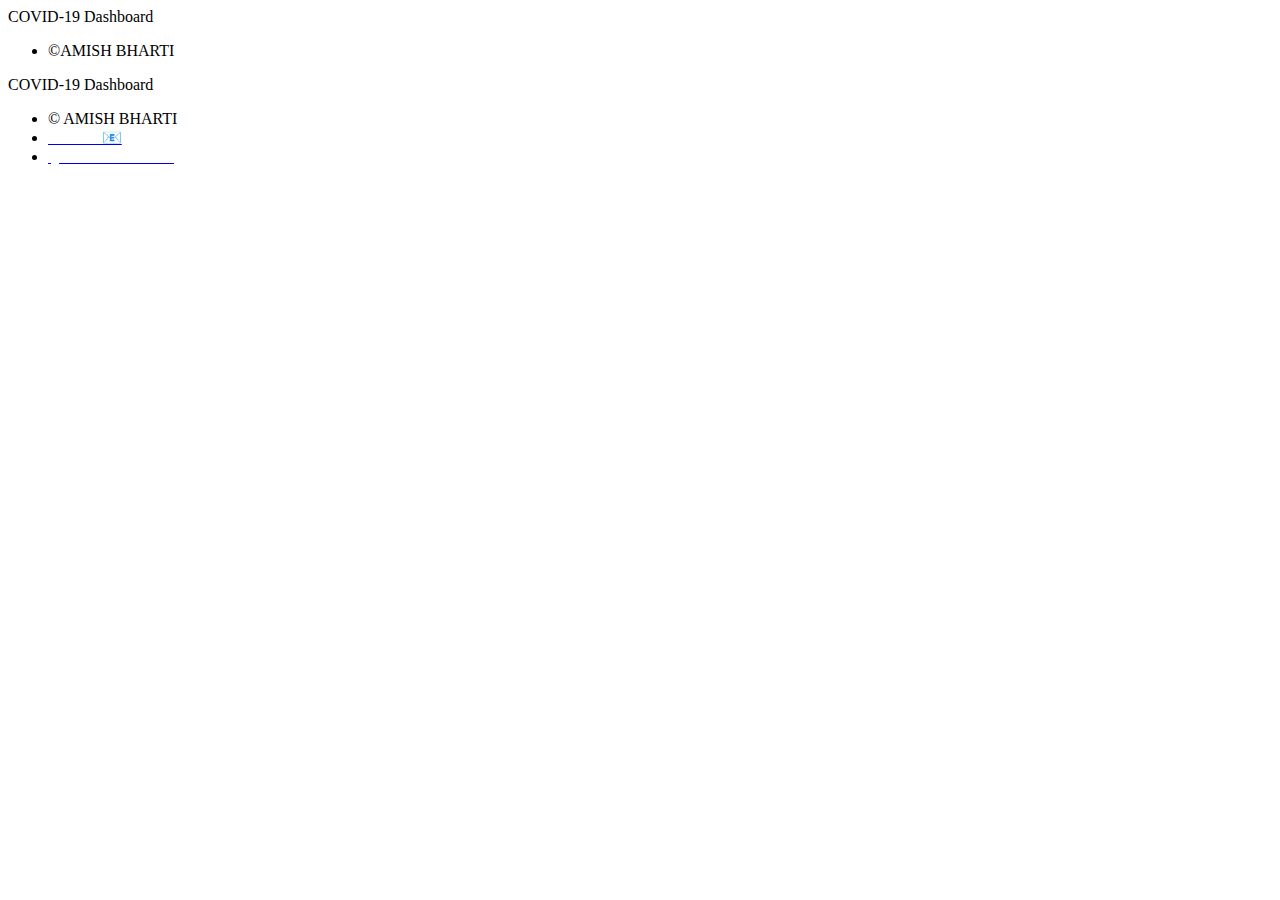
==== index.html @ 2fd2f7bf "Update and rename github.html to index.html" ====
<!DOCTYPE html>
<html>
  <head>
    <meta charset="utf-8">
    <title>COVID-19 Dashboard</title>
    <link rel="stylesheet" href="stylesheet2.css">
  </head>
  <body>
    <div class="header">
      <div class="header-logo">COVID-19 Dashboard</div>
      <div class="header-list">
        <ul>
          <li>©AMISH BHARTI</li>
        </ul>
      </div>
    </div>
<div class="dashboard">
  <div class='tableauPlaceholder' id='viz1587979289743' style='position: relative'><noscript><a href='#'><img alt=' ' src='https:&#47;&#47;public.tableau.com&#47;static&#47;images&#47;Bo&#47;Book1_Audit&#47;COVID-19Dashboard&#47;1_rss.png' style='border: none' /></a></noscript><object class='tableauViz'  style='display:none;'><param name='host_url' value='https%3A%2F%2Fpublic.tableau.com%2F' /> <param name='embed_code_version' value='3' /> <param name='site_root' value='' /><param name='name'   value='Book1_Audit&#47;COVID-19Dashboard' /><param name='tabs' value='no' /><param name='toolbar' value='yes' /><param name='static_image' value='https:&#47;&#47;public.tableau.com&#47;static&#47;images&#47;Bo&#47;Book1_Audit&#47;COVID-19Dashboard&#47;1.png' /> <param name='animate_transition' value='yes' /><param name='display_static_image' value='yes' /><param name='display_spinner' value='yes' /><param name='display_overlay' value='yes' /><param name='display_count' value='yes' /><param name='filter' value='publish=yes' /></object>
  </div>
     <script type='text/javascript'>                    var divElement = document.getElementById('viz1587979289743');                    var vizElement = divElement.getElementsByTagName('object')[0];                    if ( divElement.offsetWidth > 800 ) { vizElement.style.width='1000px';vizElement.style.height='827px';} else if ( divElement.offsetWidth > 500 ) { vizElement.style.width='1400px';vizElement.style.height='900px';} else { vizElement.style.width='100%';vizElement.style.height='2077px';}                     var scriptElement = document.createElement('script');                    scriptElement.src = 'https://public.tableau.com/javascripts/api/viz_v1.js';                    vizElement.parentNode.insertBefore(scriptElement, vizElement);
     </script>
</div>



    <div class="footer">
      <div class="footer-logo">COVID-19 Dashboard</div>
      <div class="footer-list">
        <ul>
          <li>© AMISH BHARTI</li>
          <li><a href="amishbharti1999@gmail.com"><font color="#fff" align="center">Contact    📧</font></a></li>
          <li><a href="https://github.com/amish1999"><font color="#fff">◍ GITHUB Profile</font></a></li>
        </ul>
      </div>
    </div>
  </body>
</html>
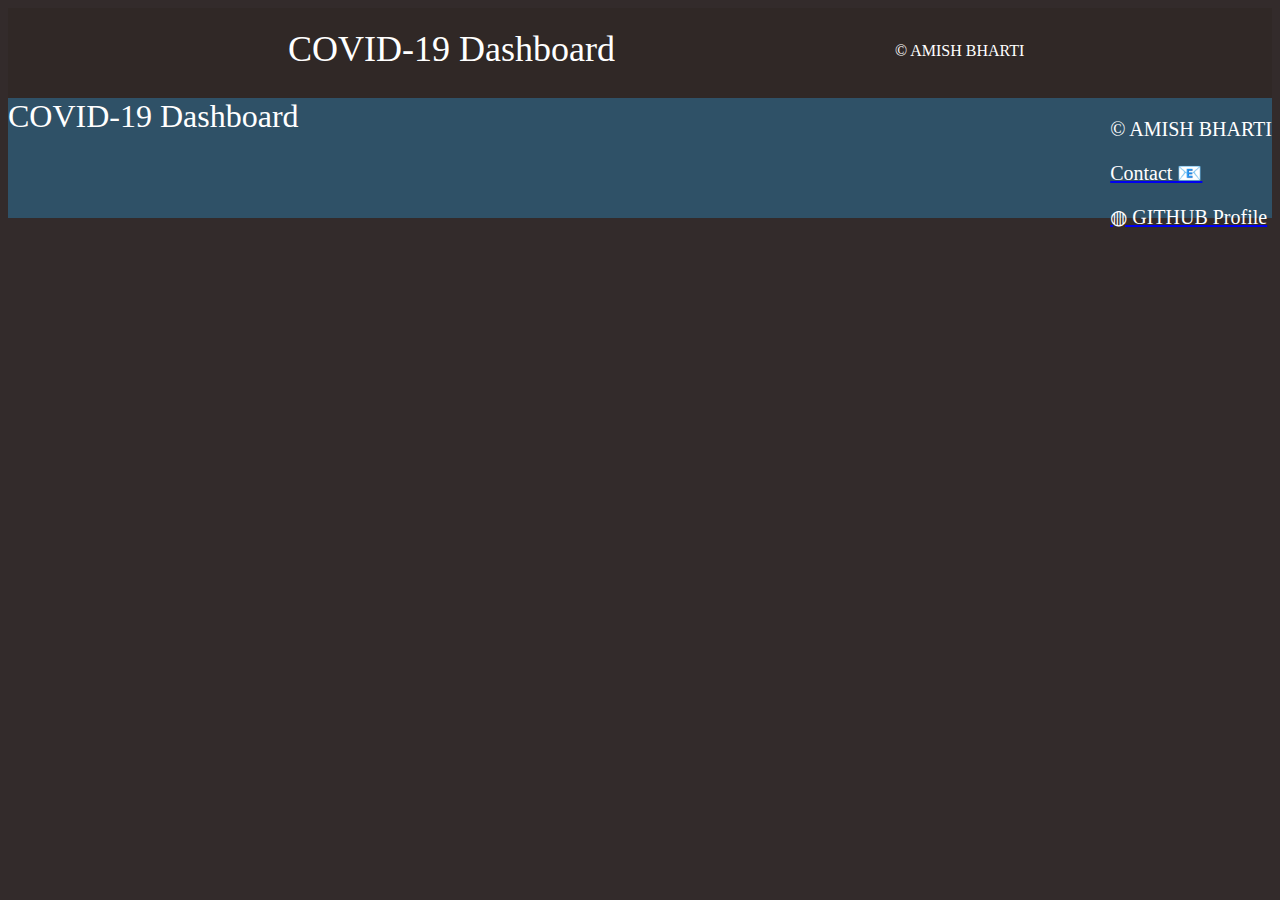
==== commit 89e2a3fe: "Update index.html" ====
--- a/index.html
+++ b/index.html
@@ -10,20 +10,17 @@
       <div class="header-logo">COVID-19 Dashboard</div>
       <div class="header-list">
         <ul>
-          <li>©AMISH BHARTI</li>
+          <li>© AMISH BHARTI</li>
         </ul>
       </div>
     </div>
 <div class="dashboard">
   <div class='tableauPlaceholder' id='viz1587979289743' style='position: relative'><noscript><a href='#'><img alt=' ' src='https:&#47;&#47;public.tableau.com&#47;static&#47;images&#47;Bo&#47;Book1_Audit&#47;COVID-19Dashboard&#47;1_rss.png' style='border: none' /></a></noscript><object class='tableauViz'  style='display:none;'><param name='host_url' value='https%3A%2F%2Fpublic.tableau.com%2F' /> <param name='embed_code_version' value='3' /> <param name='site_root' value='' /><param name='name'   value='Book1_Audit&#47;COVID-19Dashboard' /><param name='tabs' value='no' /><param name='toolbar' value='yes' /><param name='static_image' value='https:&#47;&#47;public.tableau.com&#47;static&#47;images&#47;Bo&#47;Book1_Audit&#47;COVID-19Dashboard&#47;1.png' /> <param name='animate_transition' value='yes' /><param name='display_static_image' value='yes' /><param name='display_spinner' value='yes' /><param name='display_overlay' value='yes' /><param name='display_count' value='yes' /><param name='filter' value='publish=yes' /></object>
   </div>
-     <script type='text/javascript'>                    var divElement = document.getElementById('viz1587979289743');                    var vizElement = divElement.getElementsByTagName('object')[0];                    if ( divElement.offsetWidth > 800 ) { vizElement.style.width='1000px';vizElement.style.height='827px';} else if ( divElement.offsetWidth > 500 ) { vizElement.style.width='1400px';vizElement.style.height='900px';} else { vizElement.style.width='100%';vizElement.style.height='2077px';}                     var scriptElement = document.createElement('script');                    scriptElement.src = 'https://public.tableau.com/javascripts/api/viz_v1.js';                    vizElement.parentNode.insertBefore(scriptElement, vizElement);
+     <script type='text/javascript'> var divElement = document.getElementById('viz1587979289743');  var vizElement = divElement.getElementsByTagName('object')[0];                    if ( divElement.offsetWidth > 800 ) { vizElement.style.width='1000px';vizElement.style.height='827px';} else if ( divElement.offsetWidth > 500 ) { vizElement.style.width='1400px';vizElement.style.height='900px';} else { vizElement.style.width='100%';vizElement.style.height='2077px';}                     var scriptElement = document.createElement('script');                    scriptElement.src = 'https://public.tableau.com/javascripts/api/viz_v1.js';                    vizElement.parentNode.insertBefore(scriptElement, vizElement);
      </script>
 </div>
-
-
-
-    <div class="footer">
+ <div class="footer">
       <div class="footer-logo">COVID-19 Dashboard</div>
       <div class="footer-list">
         <ul>
--- a/stylesheet2.css
+++ b/stylesheet2.css
@@ -0,0 +1,114 @@
+body {
+  font-family: "Avenir Next";
+  background-color: #332B2B;
+}
+
+li {
+  list-style: none;
+}
+
+.dashboard{
+  padding-left: none;
+}
+
+.header {
+  background-color: #302826;
+  color: #fff;
+  height: 90px;
+}
+
+.header-logo {
+  float: left;
+  font-size: 36px;
+  padding: 20px 280px;
+}
+.header-list {
+  padding-left: 400px;
+  padding-top: 18px;
+  padding-bottom: 18px;
+}
+
+.main {
+  padding: 100px 80px;
+}
+
+.copy-container h1 {
+  font-size: 140px;
+}
+
+.copy-container h2 {
+  font-size: 60px;
+}
+
+.copy-container span {
+  color: #ff4a4a;
+}
+
+.contents {
+  height: 500px;
+  margin-top: 100px;
+}
+
+.section-title {
+  border-bottom: 2px solid #dee7ec;
+  font-size: 28px;
+  padding-bottom: 15px;
+  margin-bottom: 50px;
+}
+
+.contents-item {
+  float: left;
+  margin-right: 40px;
+}
+
+.contents-item p {
+  font-size: 24px;
+  margin-top: 30px;
+}
+
+.contact-form {
+  padding-top: 100px;
+}
+
+/* Add CSS for <input> and <textarea> tags */
+input, textarea{
+  width: 400px;
+  margin-top: 10px;
+  margin-bottom: 30px;
+  padding: 20px;
+  font-size: 18px;
+  border: 1px solid #dee7ec;
+
+}
+
+/* Add CSS for contact-submit */
+.contact-submit{
+  background-color: #dee7ec;
+  color: #889eab;
+}
+
+.footer {
+  background-color: #2f5167;
+  color: #fff;
+  height: 120px;
+  width: 100%;
+}
+
+.footer-logo {
+  float: left;
+  font-size: 32px;
+}
+
+.footer-list {
+  font-size: 20px;
+  float: right;
+  color: #fff;
+}
+
+.a{
+  color: #fff;
+}
+
+.footer-list li {
+  padding-bottom: 20px;
+}
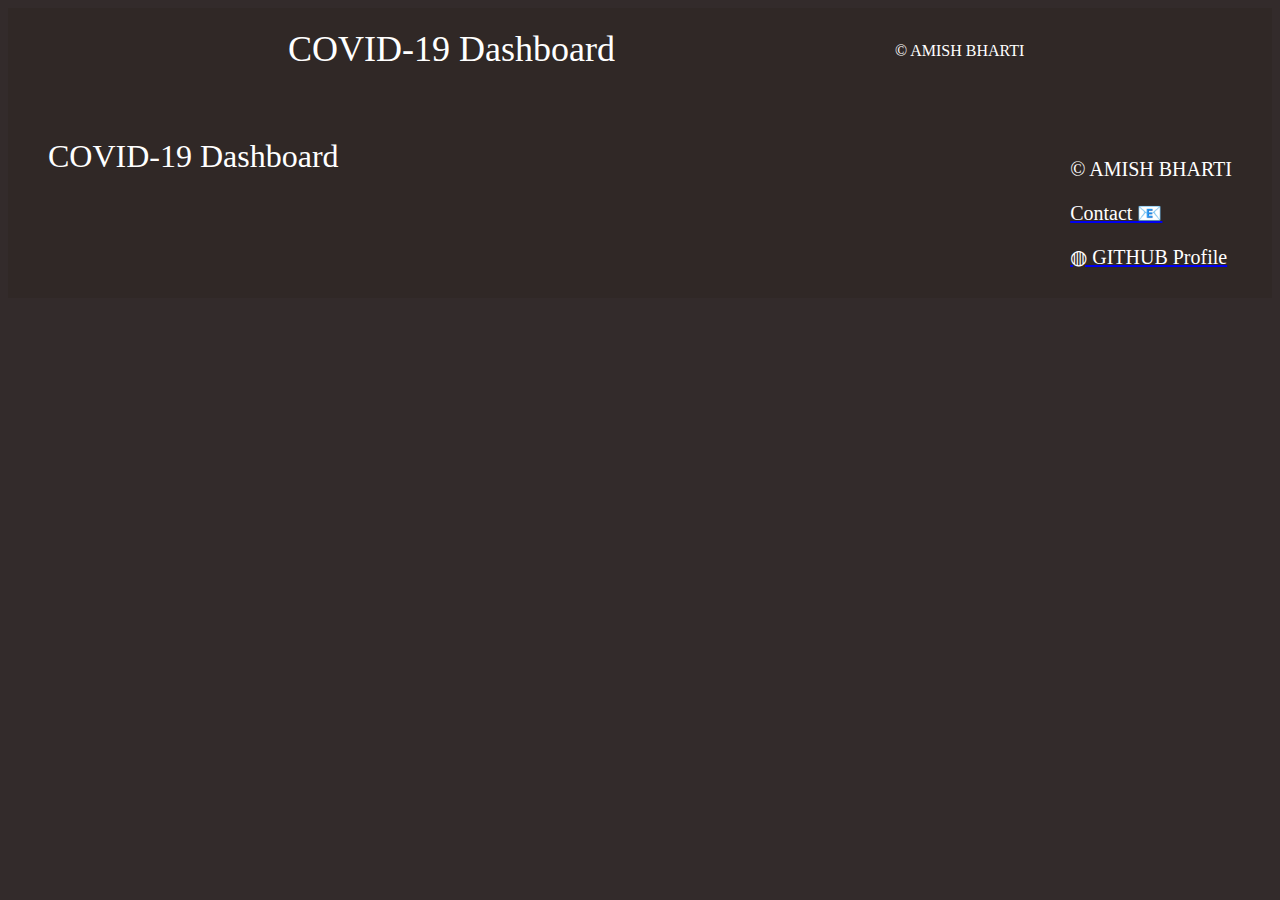
==== commit 72d72fd3: "Update index.html" ====
--- a/index.html
+++ b/index.html
@@ -25,7 +25,7 @@
       <div class="footer-list">
         <ul>
           <li>© AMISH BHARTI</li>
-          <li><a href="amishbharti1999@gmail.com"><font color="#fff" align="center">Contact    📧</font></a></li>
+          <li><a href="amishbharti1999@gmail.com"><font color="#fff" align="center">Contact   📧</font></a></li>
           <li><a href="https://github.com/amish1999"><font color="#fff">◍ GITHUB Profile</font></a></li>
         </ul>
       </div>
--- a/stylesheet2.css
+++ b/stylesheet2.css
@@ -8,7 +8,7 @@
 }
 
 .dashboard{
-  padding-left: none;
+  padding-left: 0px 120px;
 }
 
 .header {
@@ -88,10 +88,10 @@
 }
 
 .footer {
-  background-color: #2f5167;
+  background-color: #302826;
   color: #fff;
   height: 120px;
-  width: 100%;
+  padding: 40px;
 }
 
 .footer-logo {
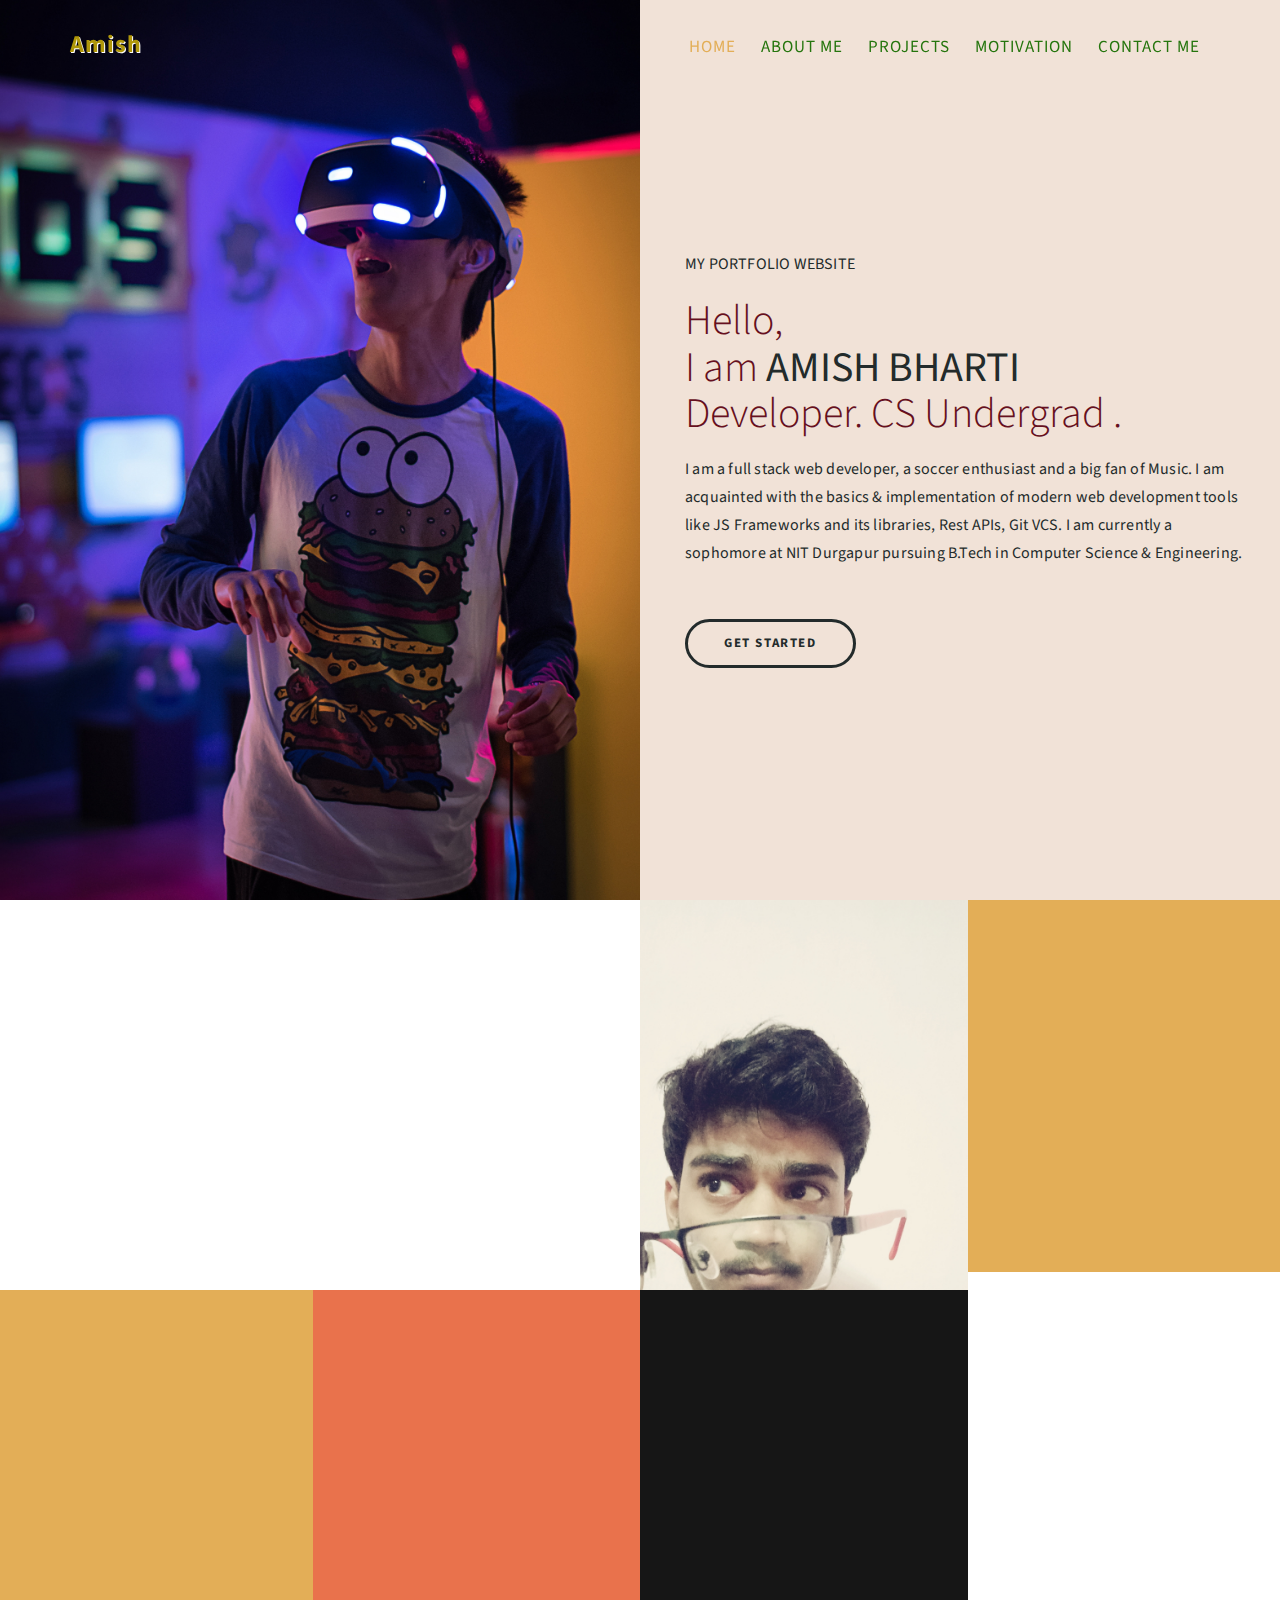
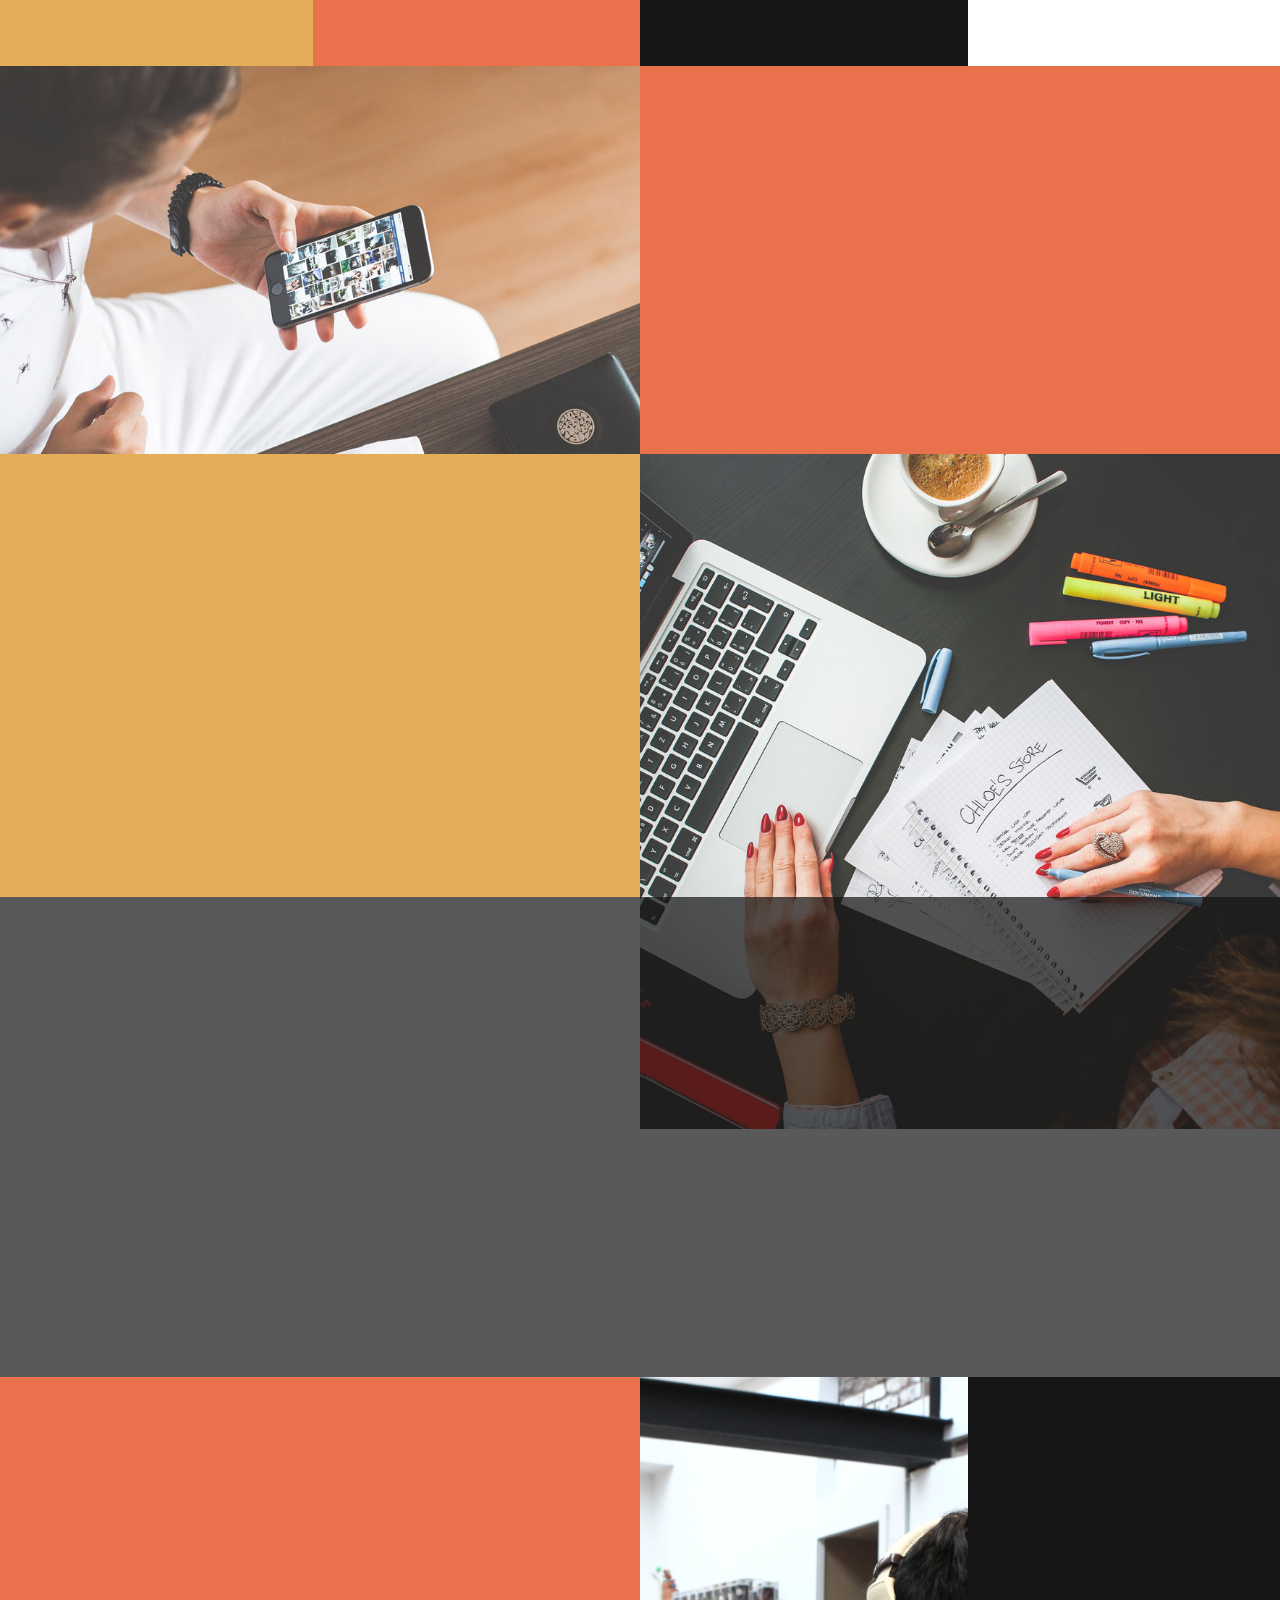
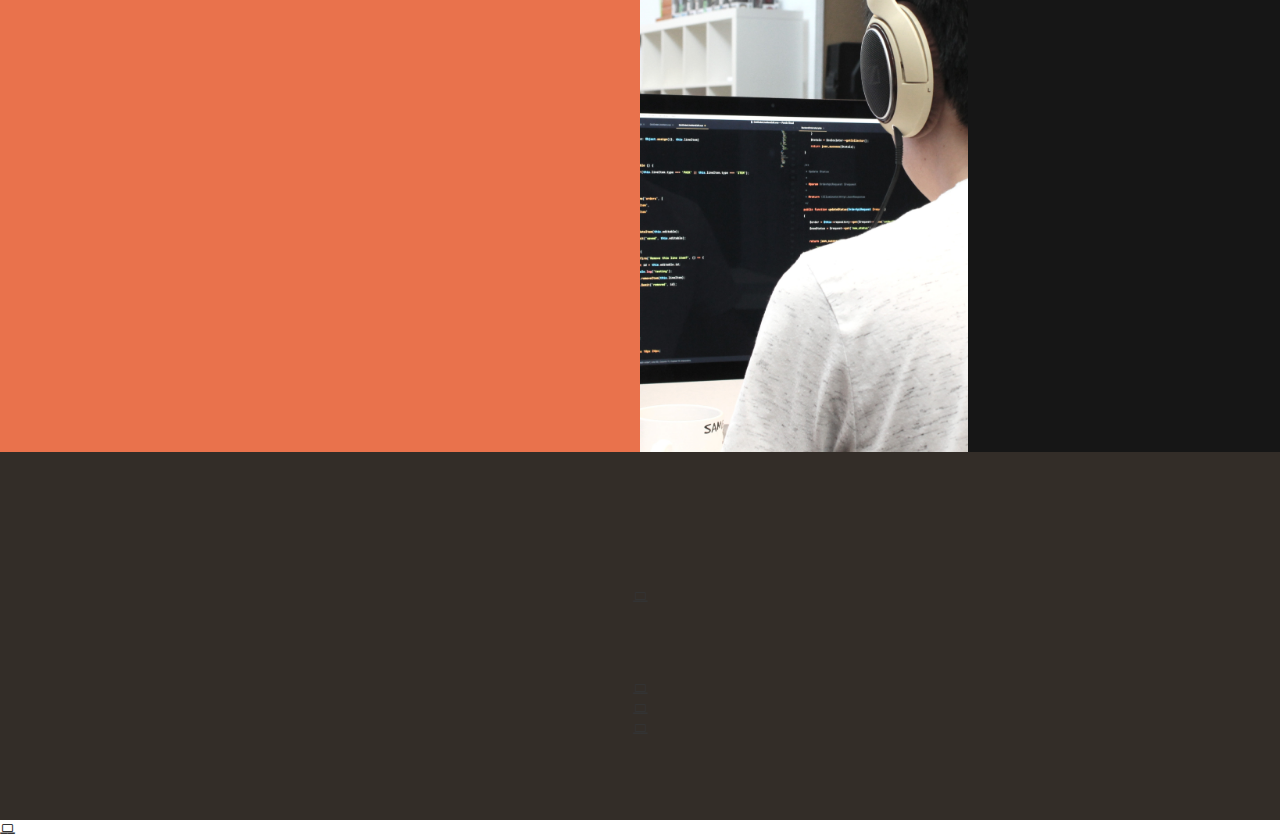
==== commit 48a091b3: "Add files via upload" ====
--- a/index.html
+++ b/index.html
@@ -1,34 +1,377 @@
-<!DOCTYPE html>
-<html>
-  <head>
-    <meta charset="utf-8">
-    <title>COVID-19 Dashboard</title>
-    <link rel="stylesheet" href="stylesheet2.css">
-  </head>
-  <body>
-    <div class="header">
-      <div class="header-logo">COVID-19 Dashboard</div>
-      <div class="header-list">
-        <ul>
-          <li>© AMISH BHARTI</li>
-        </ul>
-      </div>
-    </div>
-<div class="dashboard">
-  <div class='tableauPlaceholder' id='viz1587979289743' style='position: relative'><noscript><a href='#'><img alt=' ' src='https:&#47;&#47;public.tableau.com&#47;static&#47;images&#47;Bo&#47;Book1_Audit&#47;COVID-19Dashboard&#47;1_rss.png' style='border: none' /></a></noscript><object class='tableauViz'  style='display:none;'><param name='host_url' value='https%3A%2F%2Fpublic.tableau.com%2F' /> <param name='embed_code_version' value='3' /> <param name='site_root' value='' /><param name='name'   value='Book1_Audit&#47;COVID-19Dashboard' /><param name='tabs' value='no' /><param name='toolbar' value='yes' /><param name='static_image' value='https:&#47;&#47;public.tableau.com&#47;static&#47;images&#47;Bo&#47;Book1_Audit&#47;COVID-19Dashboard&#47;1.png' /> <param name='animate_transition' value='yes' /><param name='display_static_image' value='yes' /><param name='display_spinner' value='yes' /><param name='display_overlay' value='yes' /><param name='display_count' value='yes' /><param name='filter' value='publish=yes' /></object>
-  </div>
-     <script type='text/javascript'> var divElement = document.getElementById('viz1587979289743');  var vizElement = divElement.getElementsByTagName('object')[0];                    if ( divElement.offsetWidth > 800 ) { vizElement.style.width='1000px';vizElement.style.height='827px';} else if ( divElement.offsetWidth > 500 ) { vizElement.style.width='1400px';vizElement.style.height='900px';} else { vizElement.style.width='100%';vizElement.style.height='2077px';}                     var scriptElement = document.createElement('script');                    scriptElement.src = 'https://public.tableau.com/javascripts/api/viz_v1.js';                    vizElement.parentNode.insertBefore(scriptElement, vizElement);
-     </script>
-</div>
- <div class="footer">
-      <div class="footer-logo">COVID-19 Dashboard</div>
-      <div class="footer-list">
-        <ul>
-          <li>© AMISH BHARTI</li>
-          <li><a href="amishbharti1999@gmail.com"><font color="#fff" align="center">Contact   📧</font></a></li>
-          <li><a href="https://github.com/amish1999"><font color="#fff">◍ GITHUB Profile</font></a></li>
-        </ul>
-      </div>
-    </div>
-  </body>
-</html>
+<!DOCTYPE html>
+<html lang="en">
+<head>
+
+<meta charset="UTF-8">
+<meta http-equiv="X-UA-Compatible" content="IE=Edge">
+<meta name="description" content="">
+<meta name="keywords" content="">
+<meta name="author" content="templatemo">
+<meta name="viewport" content="width=device-width, initial-scale=1, maximum-scale=1">
+
+<title>My Portfolio</title>
+<link rel="stylesheet" href="css/bootstrap.min.css">
+<link rel="stylesheet" href="css/animate.css">
+<link rel="stylesheet" href="css/font-awesome.min.css">
+<link rel="stylesheet" href="css/style.css">
+
+<link href="https://fonts.googleapis.com/css?family=Source+Sans+Pro:300,400,700" rel="stylesheet">
+
+</head>
+<body data-spy="scroll" data-target=".navbar-collapse" data-offset="50">
+<!-- --------------------------------------------------------------------------------------------------------->
+
+
+<div class="preloader">
+     <div class="spinner">
+          <span class="spinner-rotate"></span>
+     </div>
+</div>
+
+
+<!-- --------------------------------------------------------------------------------------------------------->
+<div class="navbar navbar-fixed-top custom-navbar" role="navigation">
+     <div class="container">
+
+          <div class="navbar-header">
+               <button class="navbar-toggle" data-toggle="collapse" data-target=".navbar-collapse">
+                    <span class="icon icon-bar"></span>
+                    <span class="icon icon-bar"></span>
+                    <span class="icon icon-bar"></span>
+               </button>
+               <a href="#" class="navbar-brand" style="color: #b09709;">Amish</a>
+          </div>
+
+          <div class="collapse navbar-collapse">
+               <ul class="nav navbar-nav navbar-right">
+
+
+                    <li><a href="#home" class="smoothScroll">Home</a></li>
+                    <li><a href="#about" class="smoothScroll">About Me</a></li>
+                    <li><a href="#service" class="smoothScroll">Projects</a></li>
+                    <li><a href="#quotes" class="smoothScroll">Motivation</a></li>
+                    <li><a href="#contact" class="smoothScroll">Contact Me</a></li>
+
+               </ul>
+          </div>
+
+     </div>
+</div>
+
+<section id="home" class="parallax-section">
+     <div class="container">
+          <div class="row">
+
+               <div class="col-md-6 col-sm-6">
+                    <div class="home-img"></div>
+               </div>
+
+               <div class="col-md-6 col-sm-6">
+                    <div class="home-thumb">
+                         <div class="section-title">
+                           <div class="nav-head">
+                              <p class="wow fadeInUp" data-wow-delay="0.3s" style="#661020;"><strong>MY PORTFOLIO WEBSITE</strong></p>
+                           </div>
+                              <h1 class="wow fadeInUp" data-wow-delay="0.6s">Hello, </br>I am <strong>AMISH BHARTI</strong></br>Developer. CS Undergrad .  </h1>
+                              <p class="wow fadeInUp" data-wow-delay="0.9s"><strong>I am a full stack web developer, a soccer enthusiast and a big fan of Music. I am acquainted with the basics & implementation of modern web development tools like JS Frameworks and its libraries, Rest APIs, Git VCS. I am currently a sophomore at NIT Durgapur pursuing B.Tech in Computer Science & Engineering. </strong></p>
+
+                              <a href="#about" class="wow fadeInUp smoothScroll section-btn btn btn-success" data-wow-delay="1.4s">Get Started</a>
+
+                         </div>
+                    </div>
+               </div>
+
+
+          </div>
+     </div>
+</section>
+
+<section id="about" class="parallax-section">
+     <div class="container">
+          <div class="row">
+
+               <div class="col-md-6 col-sm-12">
+                    <div class="about-thumb">
+                         <div class="wow fadeInUp section-title" data-wow-delay="0.4s">
+                              <h1>Amish Bharti</h1>
+                              <p class="color-yellow">A brief introduction about me..</p>
+                         </div>
+                         <div class="wow fadeInUp" data-wow-delay="0.8s">
+                         <div class="abt-text">
+                            <strong>
+                              <p>I am a full stack web developer, a soccer enthusiast and a big fan of Music. I am acquainted with the basics & implementation of modern web development tools like JS Frameworks and its libraries, Rest APIs, Git VCS. </p>
+                              <p>Besides development I also love to engage myself in competittive programming domain. I am currently a sophomore at NIT Durgapur pursuing B.Tech in Computer Science & Engineering.</p>
+                            </strong>
+                          </div>
+                         </div>
+                    </div>
+               </div>
+
+               <div class="col-md-3 col-sm-6">
+                    <div class="background-image about-img"></div>
+               </div>
+
+               <div class="bg-yellow col-md-3 col-sm-6">
+                    <div class="skill-thumb">
+                         <div class="wow fadeInUp section-title color-white" data-wow-delay="1.2s">
+                              <h1>My Skills</h1>
+                              <p class="color-white">Frontend . HTML CSS JS . Web development</p>
+                         </div>
+
+                         <div class=" wow fadeInUp skills-thumb" data-wow-delay="1.6s">
+                         <strong>Frontend Design</strong>
+                              <span class="color-white pull-right">80%</span>
+                                   <div class="progress">
+                                        <div class="progress-bar progress-bar-primary" role="progressbar" aria-valuenow="80" aria-valuemin="0" aria-valuemax="100" style="width: 80%;"></div>
+                                   </div>
+
+                         <strong>Backend development</strong>
+                              <span class="color-white pull-right">60%</span>
+                                   <div class="progress">
+                                        <div class="progress-bar progress-bar-primary" role="progressbar" aria-valuenow="60" aria-valuemin="0" aria-valuemax="100" style="width: 60%;"></div>
+                                   </div>
+
+                         <strong>HTML5 & CSS3</strong>
+                              <span class="color-white pull-right">75%</span>
+                                   <div class="progress">
+                                        <div class="progress-bar progress-bar-primary" role="progressbar" aria-valuenow="75" aria-valuemin="0" aria-valuemax="100" style="width: 75%;"></div>
+                                   </div>
+                         </div>
+
+                    </div>
+               </div>
+
+          </div>
+     </div>
+</section>
+
+<section id="service" class="parallax-section">
+     <div class="container">
+          <div class="row">
+
+               <div class="bg-yellow col-md-3 col-sm-6">
+                    <div class="wow fadeInUp color-white service-thumb" data-wow-delay="0.8s">
+                         <i class="fa fa-desktop"></i>
+                              <h3>JS Weather App</h3>
+                              <p class="color-white">A weather website created using NodeJS, ExpressJs, Boilerplate and OpenWeather api.</p>
+                              <p class="color-white">Weather App</p>
+                    </div>
+               </div>
+
+               <div class="col-md-3 col-sm-6">
+                    <div class="wow fadeInUp color-white service-thumb" data-wow-delay="1.2s">
+                         <i class="fa fa-language"></i>
+                              <h3>Shuffle Me</h3>
+                              <p class="color-white">A Web based music player application built using JS, jquery with interactive UI.</p>
+                              <p><a href="https://github.com/amish1999/Hackoverflow_3.0_MusicPlayer">Shuffle Me</p>
+                    </div>
+               </div>
+
+               <div class="bg-dark col-md-3 col-sm-6">
+                    <div class="wow fadeInUp color-white service-thumb" data-wow-delay="1.6s">
+                         <i class="fa fa-table"></i>
+                              <h3>NextJs Blog App</h3>
+                              <p class="color-white">A simple blogging application using NextJs framework & libraries.</p>
+                              <p><a href="https://nextjs-blog-42b313l41.now.sh/">Blog Website</p>
+                    </div>
+               </div>
+
+               <div class="bg-white col-md-3 col-sm-6">
+                    <div class="wow fadeInUp service-thumb" data-wow-delay="1.8s">
+                         <i class="fa fa-html5"></i>
+                              <h3>Machine Learning</h3>
+                              <p>A Machine Learning project on the iris dataset, classification and prediction.</p>
+                              <p><a href="https://github.com/amish1999/iris-dataset-ML">Github Link</p>
+                    </div>
+               </div>
+
+          </div>
+     </div>
+</section>
+
+<section id="experience" class="parallax-section">
+     <div class="container">
+          <div class="row">
+
+               <div class="col-md-6 col-sm-6">
+                    <div class="background-image experience-img"></div>
+               </div>
+
+               <div class="col-md-6 col-sm-6">
+                    <div class="color-white experience-thumb">
+                         <div class="wow fadeInUp section-title" data-wow-delay="0.6s">
+                              <h1>My Interests</h1>
+                              <p class="color-white">My personal domain of interested fields.</p>
+                         </div>
+
+                         <div class="wow fadeInUp color-white media" data-wow-delay="0.7s">
+                              <div class="media-object media-left">
+                                   <i class="fa fa-laptop"></i>
+                              </div>
+                              <div class="media-body">
+                                   <h3 class="media-heading">Competitive Programmer</h3>
+                                   <p class="color-white"><small>Engage regularly in coding contests hosted on Codechef , Codeforces, etc.</small></p>
+                              </div>
+                         </div>
+
+                         <div class="wow fadeInUp color-white media" data-wow-delay="0.8s">
+                              <div class="media-object media-left">
+                                   <i class="fa fa-laptop"></i>
+                              </div>
+                              <div class="media-body">
+                                   <h3 class="media-heading">Web Development </h3>
+                                   <p class="color-white"><small>web designing related to both Frontend as well as Backend fields.</small></p>
+                              </div>
+                         </div>
+
+                    </div>
+               </div>
+
+          </div>
+     </div>
+</section>
+
+<section id="education" class="parallax-section">
+     <div class="container">
+          <div class="row">
+
+               <div class="col-md-6 col-sm-6">
+                    <div class="color-white education-thumb">
+                         <div class="wow fadeInUp section-title" data-wow-delay="0.8s">
+                              <h1>My Education</h1>
+                              <p class="color-white">Currently Undergraduate</p>
+                         </div>
+
+                         <div class="wow fadeInUp color-white media" data-wow-delay="1.2s">
+                              <div class="media-object media-left">
+                                   <i class="fa fa-laptop"></i>
+                              </div>
+                              <div class="media-body">
+                                   <h3 class="media-heading">Bachelor of Technology <small>2018 - Ongoing</small></h3>
+                                   <p class="color-white"><strong>Currently pursuing Bachelor of Technology in Computer Science & Engineering. Expected Graduation in 2022.</strong></p>
+                              </div>
+                         </div>
+
+                         <div class="wow fadeInUp color-white media" data-wow-delay="1.6s">
+                              <div class="media-object media-left">
+                                   <i class="fa fa-laptop"></i>
+                              </div>
+                              <div class="media-body">
+                                   <h3 class="media-heading">Intermediate - SSE (XII) <small> April 2017</small></h3>
+                                   <p class="color-white"><strong>Qualified 12th SSE from Central Board of Secondary Education in the year 2017 with 95.2 % marks.</strong></p>
+                              </div>
+                         </div>
+
+                    </div>
+               </div>
+
+               <div class="col-md-6 col-sm-6">
+                    <div class="background-image education-img"></div>
+               </div>
+
+          </div>
+     </div>
+</section>
+
+<section id="quotes" class="parallax-section">
+     <div class="overlay"></div>
+     <div class="container">
+          <div class="row">
+
+               <div class="col-md-offset-1 col-md-10 col-sm-12">
+                    <i class="wow fadeInUp fa fa-star" data-wow-delay="0.6s"></i>
+                    <h2 class="wow fadeInUp" data-wow-delay="0.8s">___" People don't care about what you say, they care about what you build."___</h2>
+                    <p class="wow fadeInUp" data-wow-delay="1s" style="font-size:160%;">Mark Zuckerberg</p>
+               </div>
+
+          </div>
+     </div>
+</section>
+
+<section id="contact" class="parallax-section">
+     <div class="container">
+          <div class="row">
+
+               <div class="col-md-6 col-sm-12">
+                    <div class="contact-form">
+                         <div class="wow fadeInUp section-title" data-wow-delay="0.2s">
+                              <h1 class="color-white">Contact Me..</h1>
+                              <p class="color-white">Send a message to get in touch.</p>
+                         </div>
+
+                         <div id="contact-form">
+                              <form action="#template-mo" method="post">
+                                   <div class="wow fadeInUp" data-wow-delay="1s">
+                                        <input name="fullname" type="text" class="form-control" id="fullname" placeholder="Your Name">
+                                   </div>
+                                   <div class="wow fadeInUp" data-wow-delay="1.2s">
+                                        <input name="email" type="email" class="form-control" id="email" placeholder="Your Email">
+                                   </div>
+                                   <div class="wow fadeInUp" data-wow-delay="1.4s">
+                                        <textarea name="message" rows="5" class="form-control" id="message" placeholder="Write your message..."></textarea>
+                                   </div>
+                                   <div class="wow fadeInUp col-md-6 col-sm-8" data-wow-delay="1.6s">
+                                        <input name="submit" type="submit" class="form-control" id="submit" value="Send">
+                                   </div>
+                              </form>
+                         </div>
+
+                    </div>
+               </div>
+
+               <div class="col-md-3 col-sm-6">
+                    <div class="background-image contact-img"></div>
+               </div>
+
+               <div class="bg-dark col-md-3 col-sm-6">
+                    <div class="contact-thumb">
+                         <div class="wow fadeInUp contact-info" data-wow-delay="0.6s">
+                              <h3 class="color-white">Address</h3>
+                              <p>MG Avenue, NIT Durgapur, West Bengal, INDIA.</p>
+                         </div>
+
+                         <div class="wow fadeInUp contact-info" data-wow-delay="0.8s">
+                              <h3 class="color-white">Contact Me</h3>
+                              <p><i class="fa fa-phone"></i> +91-7407852987</p>
+                              <p><i class="fa fa-envelope-o"></i> <a href="amishbharti1999@gmail.com">amishbharti1999@gmail.com</a></p>
+                              <p><i class="fa fa-graduation-cap"></i> <a href="#">NIT Durgapur</a></p>
+                         </div>
+
+                    </div>
+               </div>
+
+          </div>
+     </div>
+</section>
+
+<footer>
+	<div class="container">
+		<div class="row">
+
+               <div class="col-md-12 col-sm-12">
+                    <div class="wow fadeInUp footer-copyright" data-wow-delay="0.6s">
+                         <p style="font-size:160%;">Portfolio Website by me : <a href="https://github.com/amish1999" target="_blank">AMISH BHARTI  </a><i class="fa fa-laptop"></p>
+                    </div>
+				<ul class="wow fadeInUp social-icon" data-wow-delay="0.8s">
+                         <li><a href="https://www.facebook.com/amish.bharti.9" class="fa fa-facebook"></a></li>
+                         <li><a href="https://stackoverflow.com/users/11517699/amish-bharti" class="fa fa-stack-overflow"></a></li>
+                         <li><a href="https://github.com/amish1999" class="fa fa-github"></a></li>
+                         <li><a href="https://www.instagram.com/amishbharti/" class="fa fa-instagram"></a></li>
+                         <li><a href="https://www.linkedin.com/in/amish-bharti-b2347b167/" class="fa fa-linkedin"></a></li>
+                    </ul>
+               </div>
+
+		</div>
+	</div>
+</footer>
+
+
+<script src="js/jquery.js"></script>
+<script src="js/bootstrap.min.js"></script>
+<script src="js/jquery.parallax.js"></script>
+<script src="js/smoothscroll.js"></script>
+<script src="js/wow.min.js"></script>
+<script src="js/custom.js"></script>
+
+</body>
+</html>
--- a/css/style.css
+++ b/css/style.css
@@ -0,0 +1,668 @@
+
+
+
+
+/*-------------------------------------------------------------------------------*/
+body {
+	background: #ffffff;
+    font-family: 'Source Sans Pro', sans-serif;
+    font-style: normal;
+	font-weight: 300;
+    overflow-x: hidden;
+}
+
+
+
+html,body {
+  width: 100%;
+  height: 100%;
+}
+
+h1,h2,h3,h4,h5,h6 {
+  font-style: normal;
+  font-weight: 300;
+}
+
+h1,h2,h3 {
+  font-weight: 300;
+}
+
+h1 {
+  font-size: 42px;
+  padding-bottom: 14px;
+  margin-bottom: 0px;
+}
+
+.nav-head p{
+	padding-top: 40px;
+}
+
+h2 {
+  font-size: 42px;
+  line-height: 52px;
+  margin-top: 0px;
+}
+
+h3 {
+  font-size: 26px;
+  line-height: 32px;
+  padding-bottom: 6px;
+}
+
+h4 {
+  color: #999;
+  font-size: 12px;
+  font-weight: normal;
+  letter-spacing: 2px;
+  text-transform: uppercase;
+  padding-top: 6px;
+}
+
+h5 {
+  color: #666666;
+}
+
+strong {
+  color: #232B2B;
+  font-weight: normal;
+}
+
+p {
+    color: #888;
+    font-size: 16px;
+    font-weight: 300;
+    line-height: 28px;
+    letter-spacing: 0.2px;
+}
+
+#about .abt-text p{
+	color: #12142e;
+}
+
+.section-btn {
+  background-color: transparent;
+  border: 3px solid #232B2B;
+  border-radius: 100px;
+  color: #232B2B;
+  font-size: 13px;
+  font-weight: bold;
+  letter-spacing: 1.6px;
+  padding: 12px 36px;
+  margin-top: 42px;
+  transition: all 0.4s ease-in-out;
+  text-transform: uppercase;
+}
+
+.section-btn:hover {
+  background: #E3AE57;
+  border-color: transparent;
+  color: #ffffff;
+}
+
+.btn-success:focus {
+  background-color: #000;
+  border-color: transparent;
+}
+
+.parallax-section {
+  background-attachment: fixed !important;
+  background-size: cover !important;
+}
+
+.section-title {
+  position: relative;
+  padding-bottom: 22px;
+}
+
+#about,
+#service,
+#experience,
+#education,
+#contact {
+  position: relative;
+}
+
+#home .container,
+#about .container,
+#experience .container,
+#service .container,
+#education .container,
+#contact .container {
+  width: 100%;
+  padding: 0;
+  margin: 0;
+}
+
+#experience .experience-thumb,
+#education .education-thumb  {
+  padding: 22px 42px 42px 42px;
+}
+
+#service,
+#quotes,
+footer {
+  text-align: center;
+}
+
+#experience,
+#education {
+  background: #E9724C;
+}
+
+.background-image {
+    background-position: 50% 50% !important;
+    background-size: cover !important;
+    width: 100%;
+    height: 100%;
+    min-height: 75vh;
+    position: absolute;
+    top: 0;
+    right: 0;
+    bottom: 0;
+    left: 0;
+}
+
+.color-white {
+  color: #ffffff;
+}
+
+.color-yellow {
+  color: #ad7821;
+}
+
+.bg-yellow {
+  background: #E3AE57;
+}
+
+.bg-white {
+  background: #ffffff;
+}
+
+.bg-dark {
+  background: #161616;
+}
+
+
+html{
+  -webkit-font-smoothing: antialiased;
+}
+
+a {
+  color: #E3AE57;
+  -webkit-transition: 0.5s;
+  -o-transition: 0.5s;
+  transition: 0.5s;
+  text-decoration: none !important;
+}
+a:hover, a:active, a:focus {
+  color: #E3AE57;
+  outline: none;
+}
+
+* {
+  -webkit-box-sizing: border-box;
+  -moz-box-sizing: border-box;
+  box-sizing: border-box;
+}
+
+*:before,
+*:after {
+  -webkit-box-sizing: border-box;
+  -moz-box-sizing: border-box;
+  box-sizing: border-box;
+}
+
+
+
+.preloader {
+  position: fixed;
+  top: 0;
+  left: 0;
+  width: 100%;
+  height: 100%;
+  z-index: 99999;
+  display: flex;
+  flex-flow: row nowrap;
+  justify-content: center;
+  align-items: center;
+  background: none repeat scroll 0 0 #ffffff;
+}
+
+.spinner {
+  border: 1px solid transparent;
+  border-radius: 5px;
+  position: relative;
+}
+
+.spinner:before {
+  content: '';
+  box-sizing: border-box;
+  position: absolute;
+  top: 50%;
+  left: 50%;
+  width: 30px;
+  height: 30px;
+  margin-top: -10px;
+  margin-left: -10px;
+  border-radius: 50%;
+  border: 2px solid #E3AE57;
+  border-top-color: #f9f9f9;
+  animation: spinner 5s linear infinite;
+}
+
+@-webkit-@keyframes spinner {
+  to {transform: rotate(360deg);}
+}
+
+@keyframes spinner {
+  to {transform: rotate(360deg);}
+}
+
+
+
+.custom-navbar {
+    margin-bottom: 0;
+    background-color: #ffffff;
+}
+
+.custom-navbar .navbar-brand {
+    color: #333;
+	text-shadow: 1px 1px #fff;
+    font-weight: bold;
+    font-size: 24px;
+    line-height: 35px;
+    letter-spacing: 1px;
+}
+
+.custom-navbar .nav li a {
+    color: #25750d;
+    font-size: 17px;
+    font-weight: 400;
+		padding-left: 0px;
+		padding-right: 25px;
+    letter-spacing: 1px;
+    text-transform: uppercase;
+    line-height: 40px;
+    transition: all 0.4s ease-in-out;
+}
+
+.custom-navbar .nav li a:hover {
+    background: transparent;
+    color: #E3AE57;
+}
+
+.custom-navbar .navbar-nav > li > a:hover,
+.custom-navbar .navbar-nav > li > a:focus {
+  background-color: transparent;
+}
+
+.custom-navbar .nav li.active > a {
+    background-color: transparent;
+    color: #E3AE57;
+}
+
+.custom-navbar .navbar-toggle {
+    border: none;
+    padding-top: 10px;
+}
+
+.custom-navbar .navbar-toggle {
+    background-color: transparent;
+}
+
+.custom-navbar .navbar-toggle .icon-bar {
+    background: #E3AE57;
+    border-color: transparent;
+}
+
+@media(min-width:768px) {
+    .custom-navbar {
+        padding: 12px 0;
+        border-bottom: 0;
+        background: 0 0;
+    }
+    .custom-navbar.top-nav-collapse {
+        background: #ffffff;
+        box-shadow: 0px 2px 8px 0px rgba(50, 50, 50, 0.08);
+        padding: 0;
+    }
+
+}
+
+
+
+#home h1 {
+  padding-bottom: 18px;
+	color: #661020;
+}
+
+#home p {
+	color: #13264f;
+}
+
+#home .col-md-6 {
+  background: #f1e2d7;
+/* light blue color: #c3eafd; */
+  padding-right: 0;
+  padding-left: 0;
+}
+
+#home .home-img {
+  background: url('../images/home-img.jpg') no-repeat;
+  background-size: cover;
+  background-position: 50% 50%;
+  width: 100%;
+  height: 100vh;
+}
+
+#home .home-thumb {
+  display: -webkit-box;
+  display: -webkit-flex;
+  display: -ms-flexbox;
+  display: flex;
+  -webkit-box-align: center;
+  -webkit-align-items: center;
+  -ms-flex-align: center;
+  align-items: center;
+  height: 100vh;
+  padding: 0 45px 0 45px;
+}
+
+
+#about .about-img {
+    background: url('../images/about-img.jpg') no-repeat;
+}
+
+#about .about-thumb,
+#about .skill-thumb {
+  padding: 22px 32px 32px 32px;
+}
+
+#about .progress {
+  background: #ffffff;
+  border-radius: 0px;
+  box-shadow: none;
+  height: 2px;
+}
+
+#about .progress-bar-primary {
+  background: #232B2B;
+}
+
+#about strong,
+#about span {
+  font-weight: bold;
+  display: inline-block;
+  padding-bottom: 8px;
+}
+
+
+
+#service {
+  background: #E9724C;
+}
+
+#service p {
+  font-size: 18px;
+  line-height: 30px;
+}
+
+#service .service-thumb {
+  padding: 52px 22px 52px 22px;
+}
+
+#service .service-thumb .fa {
+  font-size: 42px;
+  padding-bottom: 22px;
+}
+
+
+#experience .experience-img {
+  background: url('../images/experience-img.jpg') no-repeat;
+}
+
+#experience .media-heading {
+  margin-bottom: 0px;
+	font-weight: 400;
+}
+
+#experience .media .fa {
+  font-size: 42px;
+  margin-right: 14px;
+}
+
+#experience small {
+  color: #633;
+  font-weight: bold;
+}
+
+#education {
+  background: #E3AE57;
+}
+
+#education .education-img {
+  background: url('../images/education-img.jpg') no-repeat;
+}
+
+#education .media-heading {
+  margin-bottom: 0px;
+}
+
+#education .media .fa {
+  font-size: 42px;
+  margin-right: 14px;
+}
+
+#education small {
+  color: #886D1E;
+  font-weight: bold;
+}
+
+
+#quotes {
+    background: url('../images/quotes-bg.jpg') 50% 0 repeat-y fixed;
+    background-size: cover;
+    background-position: center center;
+    color: #ffffff;
+    position: relative;
+    padding: 100px 0px;
+}
+
+#quotes .overlay {
+    background: #121212;
+    width: 100%;
+    height: 100%;
+    position: absolute;
+    top: 0;
+    opacity: 0.7;
+}
+
+#quotes .fa {
+  font-size: 42px;
+  margin-top: 32px;
+  margin-bottom: 22px;
+}
+
+#quotes p {
+  padding-top: 32px;
+}
+
+#contact {
+  background: #E9724C;
+}
+
+#contact .contact-form,
+#contact .contact-thumb {
+  padding: 22px 32px 22px 32px;
+  min-height: 75vh;
+}
+
+#contact .contact-img {
+  background: url('../images/contact-img.jpg') no-repeat;
+  min-height: 75vh;
+}
+
+#contact .contact-info {
+  padding-top: 6px;
+  padding-bottom: 6px;
+}
+
+#contact .form-control::-moz-placeholder{color:#ffffff;opacity:1}
+#contact .form-control:-ms-input-placeholder{color:#ffffff}
+#contact .form-control::-webkit-input-placeholder{color:#ffffff}
+
+#contact .form-control {
+  background: transparent;
+  border: none;
+  border-bottom: 1px solid #E3AE57;
+  border-radius: 0px;
+  box-shadow: none;
+  color: #ffffff;
+  font-size: 18px;
+  margin-top: 10px;
+  margin-bottom: 25px;
+  transition: all 0.4s ease-in-out;
+}
+
+#contact .form-control:focus {
+  border-bottom-color: #ffffff;
+}
+
+#contact input {
+  height: 45px;
+}
+
+#contact input[type="submit"] {
+  background: #ffffff;
+  border: 2px solid transparent;
+  border-radius: 40px;
+  color: #161616;
+  padding-bottom: 10px;
+}
+
+#contact input[type="submit"]:hover {
+  background: transparent;
+  border-color: #ffffff;
+  color: #ffffff;
+}
+
+#contact .fa {
+  padding-right: 10px;
+}
+
+
+
+footer {
+    padding: 80px 0px;
+		background-color: #332d28;
+}
+
+
+.social-icon {
+    position: relative;
+    padding: 0;
+    margin: 0;
+    text-align: center;
+}
+
+.social-icon li {
+    display: inline-block;
+    list-style: none;
+}
+
+.social-icon li a {
+    border: 2px solid transparent;
+    color: #fff;
+    border-radius: 100px;
+    cursor: pointer;
+    font-size: 26px;
+    text-decoration: none;
+    transition: all 0.4s ease-in-out;
+    width: 50px;
+    height: 50px;
+    line-height: 50px;
+    text-align: center;
+    vertical-align: middle;
+    position: relative;
+    margin: 16px 4px 10px 4px;
+}
+
+.social-icon li a:hover {
+    background: #E3AE57;
+    border-color: #ffffff;
+    color: #ffffff;
+    transform: scale(1.1);
+}
+
+/*-------------------------------------------*/
+
+/*-------------------------------------------*/
+
+
+
+
+
+
+
+
+
+@media only screen and (max-width: 580px) {
+  h1 {
+    font-size: 32px;
+  }
+
+  h2 {
+    font-size: 28px;
+    line-height: inherit;
+  }
+
+  h3 {
+    font-size: 22px;
+    line-height: inherit;
+  }
+}
+
+@media only screen and (max-width: 767px) {
+  .custom-navbar .navbar-brand {
+    line-height: 18px;
+  }
+
+  #home .home-thumb {
+    height: auto;
+    padding-top: 32px;
+    padding-bottom: 12px;
+  }
+
+  #home .container,
+  #about .container,
+  #experience .container,
+  #service .container,
+  #education .container,
+  #contact .container {
+    padding-right: 15px;
+    padding-left: 15px;
+  }
+
+  #about .col-md-3,
+  #experience .col-md-6,
+  #education .col-md-6,
+  #contact .col-md-3 {
+    padding: 0;
+    margin: 0;
+  }
+
+  .background-image {
+    position: relative;
+    min-height: 65vh;
+  }
+}
+
+@media only screen and (max-width: 1024px) {
+  .section-title {
+    padding-bottom: 12px;
+  }
+
+  footer {
+    padding: 40px 0;
+  }
+}
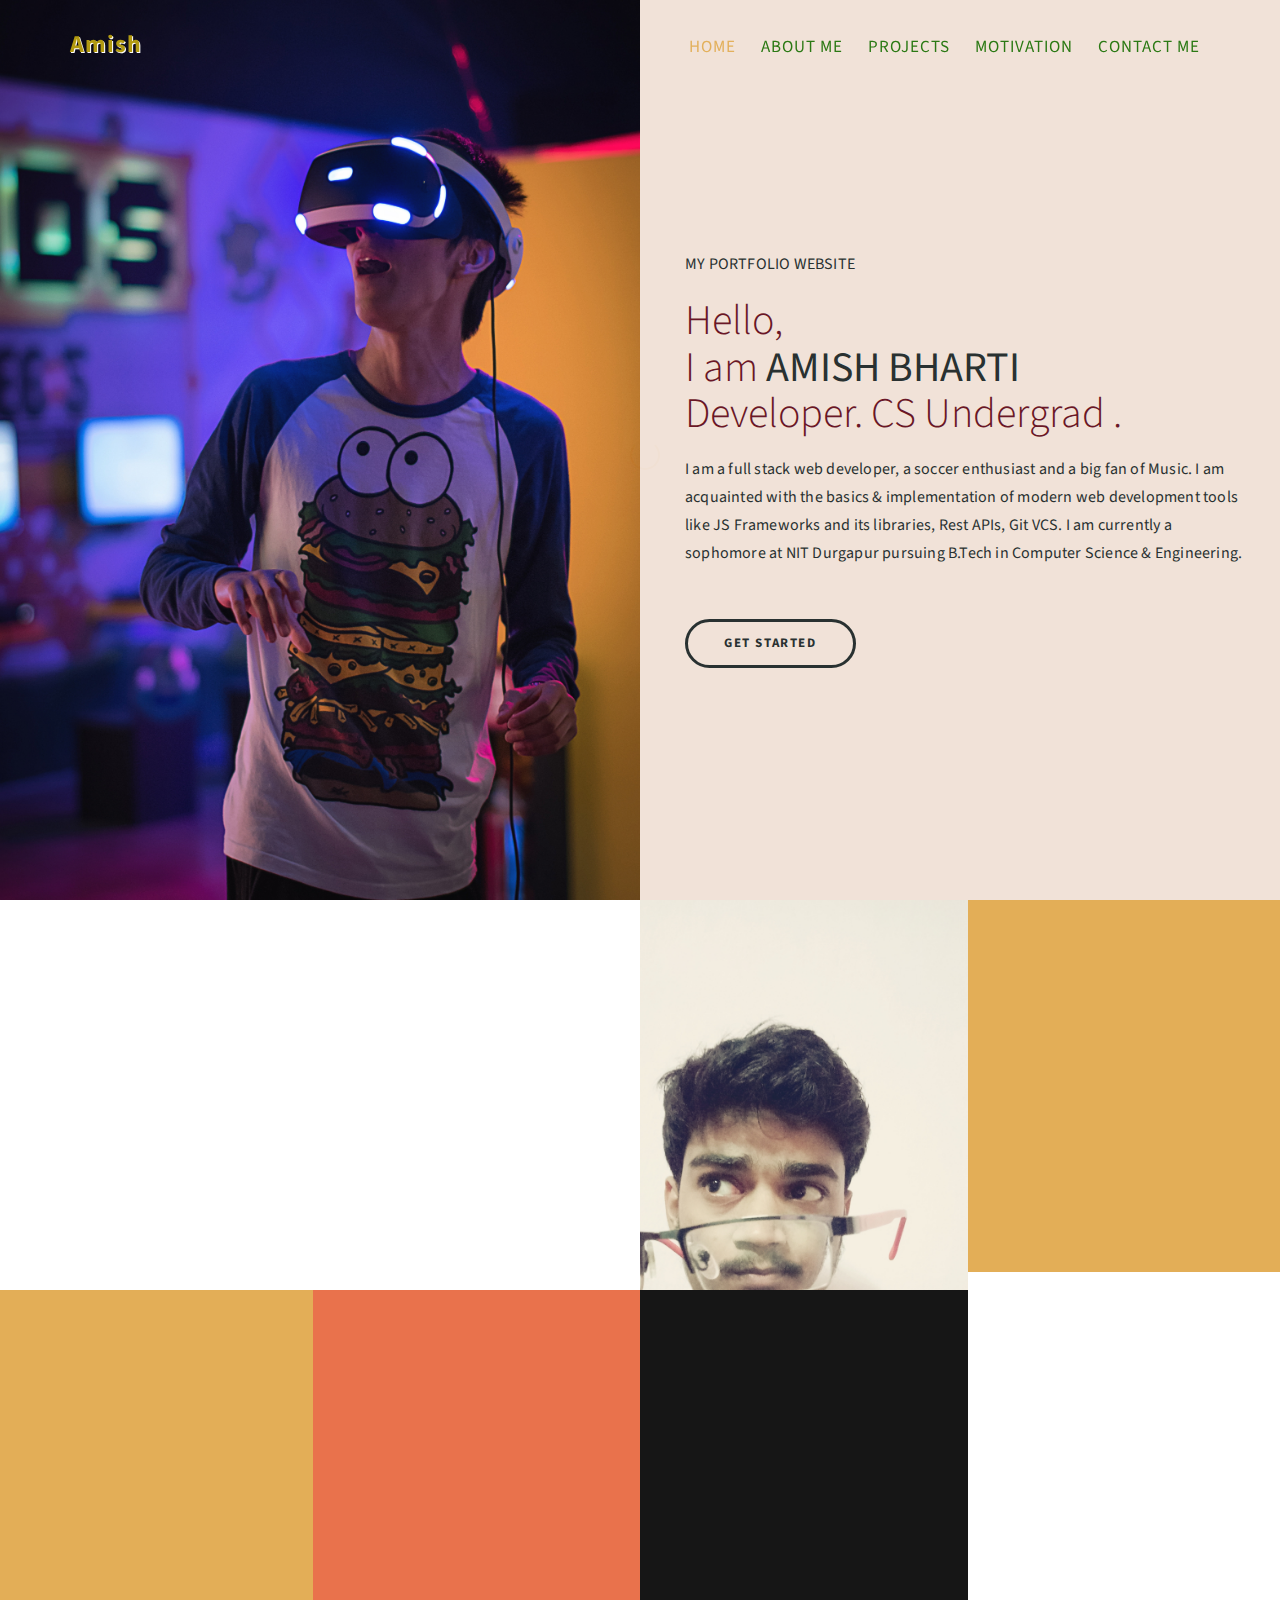
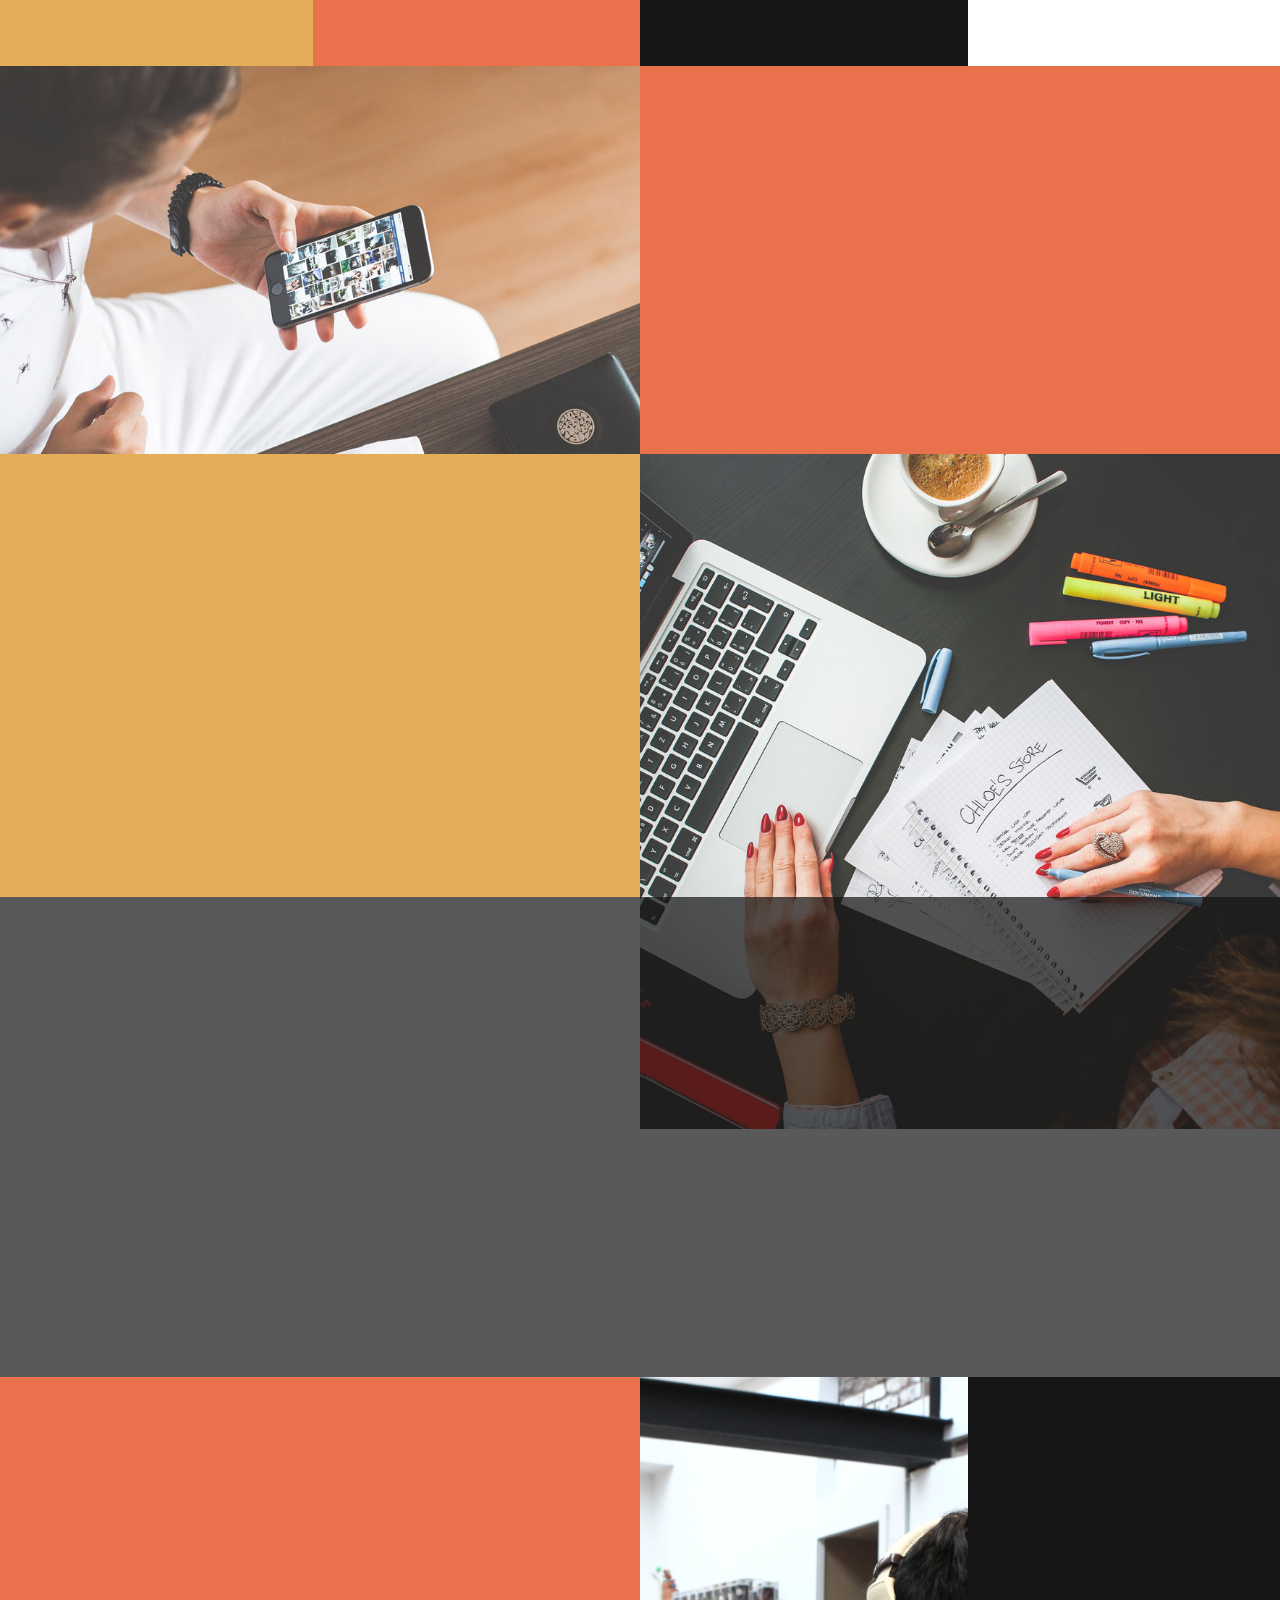
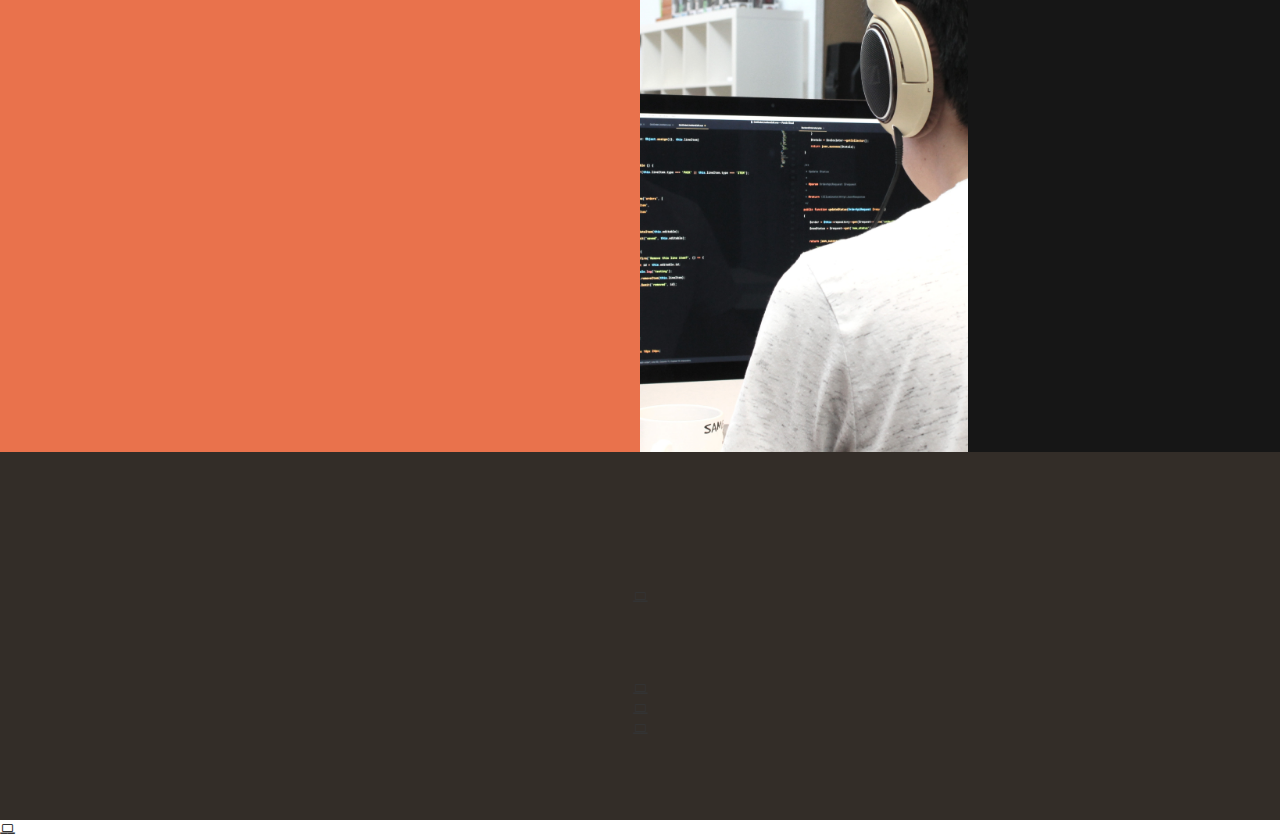
==== commit 2aacdf2e: "updated typos" ====
--- a/index.html
+++ b/index.html
@@ -1,377 +1,377 @@
-<!DOCTYPE html>
-<html lang="en">
-<head>
-
-<meta charset="UTF-8">
-<meta http-equiv="X-UA-Compatible" content="IE=Edge">
-<meta name="description" content="">
-<meta name="keywords" content="">
-<meta name="author" content="templatemo">
-<meta name="viewport" content="width=device-width, initial-scale=1, maximum-scale=1">
-
-<title>My Portfolio</title>
-<link rel="stylesheet" href="css/bootstrap.min.css">
-<link rel="stylesheet" href="css/animate.css">
-<link rel="stylesheet" href="css/font-awesome.min.css">
-<link rel="stylesheet" href="css/style.css">
-
-<link href="https://fonts.googleapis.com/css?family=Source+Sans+Pro:300,400,700" rel="stylesheet">
-
-</head>
-<body data-spy="scroll" data-target=".navbar-collapse" data-offset="50">
-<!-- --------------------------------------------------------------------------------------------------------->
-
-
-<div class="preloader">
-     <div class="spinner">
-          <span class="spinner-rotate"></span>
-     </div>
-</div>
-
-
-<!-- --------------------------------------------------------------------------------------------------------->
-<div class="navbar navbar-fixed-top custom-navbar" role="navigation">
-     <div class="container">
-
-          <div class="navbar-header">
-               <button class="navbar-toggle" data-toggle="collapse" data-target=".navbar-collapse">
-                    <span class="icon icon-bar"></span>
-                    <span class="icon icon-bar"></span>
-                    <span class="icon icon-bar"></span>
-               </button>
-               <a href="#" class="navbar-brand" style="color: #b09709;">Amish</a>
-          </div>
-
-          <div class="collapse navbar-collapse">
-               <ul class="nav navbar-nav navbar-right">
-
-
-                    <li><a href="#home" class="smoothScroll">Home</a></li>
-                    <li><a href="#about" class="smoothScroll">About Me</a></li>
-                    <li><a href="#service" class="smoothScroll">Projects</a></li>
-                    <li><a href="#quotes" class="smoothScroll">Motivation</a></li>
-                    <li><a href="#contact" class="smoothScroll">Contact Me</a></li>
-
-               </ul>
-          </div>
-
-     </div>
-</div>
-
-<section id="home" class="parallax-section">
-     <div class="container">
-          <div class="row">
-
-               <div class="col-md-6 col-sm-6">
-                    <div class="home-img"></div>
-               </div>
-
-               <div class="col-md-6 col-sm-6">
-                    <div class="home-thumb">
-                         <div class="section-title">
-                           <div class="nav-head">
-                              <p class="wow fadeInUp" data-wow-delay="0.3s" style="#661020;"><strong>MY PORTFOLIO WEBSITE</strong></p>
-                           </div>
-                              <h1 class="wow fadeInUp" data-wow-delay="0.6s">Hello, </br>I am <strong>AMISH BHARTI</strong></br>Developer. CS Undergrad .  </h1>
-                              <p class="wow fadeInUp" data-wow-delay="0.9s"><strong>I am a full stack web developer, a soccer enthusiast and a big fan of Music. I am acquainted with the basics & implementation of modern web development tools like JS Frameworks and its libraries, Rest APIs, Git VCS. I am currently a sophomore at NIT Durgapur pursuing B.Tech in Computer Science & Engineering. </strong></p>
-
-                              <a href="#about" class="wow fadeInUp smoothScroll section-btn btn btn-success" data-wow-delay="1.4s">Get Started</a>
-
-                         </div>
-                    </div>
-               </div>
-
-
-          </div>
-     </div>
-</section>
-
-<section id="about" class="parallax-section">
-     <div class="container">
-          <div class="row">
-
-               <div class="col-md-6 col-sm-12">
-                    <div class="about-thumb">
-                         <div class="wow fadeInUp section-title" data-wow-delay="0.4s">
-                              <h1>Amish Bharti</h1>
-                              <p class="color-yellow">A brief introduction about me..</p>
-                         </div>
-                         <div class="wow fadeInUp" data-wow-delay="0.8s">
-                         <div class="abt-text">
-                            <strong>
-                              <p>I am a full stack web developer, a soccer enthusiast and a big fan of Music. I am acquainted with the basics & implementation of modern web development tools like JS Frameworks and its libraries, Rest APIs, Git VCS. </p>
-                              <p>Besides development I also love to engage myself in competittive programming domain. I am currently a sophomore at NIT Durgapur pursuing B.Tech in Computer Science & Engineering.</p>
-                            </strong>
-                          </div>
-                         </div>
-                    </div>
-               </div>
-
-               <div class="col-md-3 col-sm-6">
-                    <div class="background-image about-img"></div>
-               </div>
-
-               <div class="bg-yellow col-md-3 col-sm-6">
-                    <div class="skill-thumb">
-                         <div class="wow fadeInUp section-title color-white" data-wow-delay="1.2s">
-                              <h1>My Skills</h1>
-                              <p class="color-white">Frontend . HTML CSS JS . Web development</p>
-                         </div>
-
-                         <div class=" wow fadeInUp skills-thumb" data-wow-delay="1.6s">
-                         <strong>Frontend Design</strong>
-                              <span class="color-white pull-right">80%</span>
-                                   <div class="progress">
-                                        <div class="progress-bar progress-bar-primary" role="progressbar" aria-valuenow="80" aria-valuemin="0" aria-valuemax="100" style="width: 80%;"></div>
-                                   </div>
-
-                         <strong>Backend development</strong>
-                              <span class="color-white pull-right">60%</span>
-                                   <div class="progress">
-                                        <div class="progress-bar progress-bar-primary" role="progressbar" aria-valuenow="60" aria-valuemin="0" aria-valuemax="100" style="width: 60%;"></div>
-                                   </div>
-
-                         <strong>HTML5 & CSS3</strong>
-                              <span class="color-white pull-right">75%</span>
-                                   <div class="progress">
-                                        <div class="progress-bar progress-bar-primary" role="progressbar" aria-valuenow="75" aria-valuemin="0" aria-valuemax="100" style="width: 75%;"></div>
-                                   </div>
-                         </div>
-
-                    </div>
-               </div>
-
-          </div>
-     </div>
-</section>
-
-<section id="service" class="parallax-section">
-     <div class="container">
-          <div class="row">
-
-               <div class="bg-yellow col-md-3 col-sm-6">
-                    <div class="wow fadeInUp color-white service-thumb" data-wow-delay="0.8s">
-                         <i class="fa fa-desktop"></i>
-                              <h3>JS Weather App</h3>
-                              <p class="color-white">A weather website created using NodeJS, ExpressJs, Boilerplate and OpenWeather api.</p>
-                              <p class="color-white">Weather App</p>
-                    </div>
-               </div>
-
-               <div class="col-md-3 col-sm-6">
-                    <div class="wow fadeInUp color-white service-thumb" data-wow-delay="1.2s">
-                         <i class="fa fa-language"></i>
-                              <h3>Shuffle Me</h3>
-                              <p class="color-white">A Web based music player application built using JS, jquery with interactive UI.</p>
-                              <p><a href="https://github.com/amish1999/Hackoverflow_3.0_MusicPlayer">Shuffle Me</p>
-                    </div>
-               </div>
-
-               <div class="bg-dark col-md-3 col-sm-6">
-                    <div class="wow fadeInUp color-white service-thumb" data-wow-delay="1.6s">
-                         <i class="fa fa-table"></i>
-                              <h3>NextJs Blog App</h3>
-                              <p class="color-white">A simple blogging application using NextJs framework & libraries.</p>
-                              <p><a href="https://nextjs-blog-42b313l41.now.sh/">Blog Website</p>
-                    </div>
-               </div>
-
-               <div class="bg-white col-md-3 col-sm-6">
-                    <div class="wow fadeInUp service-thumb" data-wow-delay="1.8s">
-                         <i class="fa fa-html5"></i>
-                              <h3>Machine Learning</h3>
-                              <p>A Machine Learning project on the iris dataset, classification and prediction.</p>
-                              <p><a href="https://github.com/amish1999/iris-dataset-ML">Github Link</p>
-                    </div>
-               </div>
-
-          </div>
-     </div>
-</section>
-
-<section id="experience" class="parallax-section">
-     <div class="container">
-          <div class="row">
-
-               <div class="col-md-6 col-sm-6">
-                    <div class="background-image experience-img"></div>
-               </div>
-
-               <div class="col-md-6 col-sm-6">
-                    <div class="color-white experience-thumb">
-                         <div class="wow fadeInUp section-title" data-wow-delay="0.6s">
-                              <h1>My Interests</h1>
-                              <p class="color-white">My personal domain of interested fields.</p>
-                         </div>
-
-                         <div class="wow fadeInUp color-white media" data-wow-delay="0.7s">
-                              <div class="media-object media-left">
-                                   <i class="fa fa-laptop"></i>
-                              </div>
-                              <div class="media-body">
-                                   <h3 class="media-heading">Competitive Programmer</h3>
-                                   <p class="color-white"><small>Engage regularly in coding contests hosted on Codechef , Codeforces, etc.</small></p>
-                              </div>
-                         </div>
-
-                         <div class="wow fadeInUp color-white media" data-wow-delay="0.8s">
-                              <div class="media-object media-left">
-                                   <i class="fa fa-laptop"></i>
-                              </div>
-                              <div class="media-body">
-                                   <h3 class="media-heading">Web Development </h3>
-                                   <p class="color-white"><small>web designing related to both Frontend as well as Backend fields.</small></p>
-                              </div>
-                         </div>
-
-                    </div>
-               </div>
-
-          </div>
-     </div>
-</section>
-
-<section id="education" class="parallax-section">
-     <div class="container">
-          <div class="row">
-
-               <div class="col-md-6 col-sm-6">
-                    <div class="color-white education-thumb">
-                         <div class="wow fadeInUp section-title" data-wow-delay="0.8s">
-                              <h1>My Education</h1>
-                              <p class="color-white">Currently Undergraduate</p>
-                         </div>
-
-                         <div class="wow fadeInUp color-white media" data-wow-delay="1.2s">
-                              <div class="media-object media-left">
-                                   <i class="fa fa-laptop"></i>
-                              </div>
-                              <div class="media-body">
-                                   <h3 class="media-heading">Bachelor of Technology <small>2018 - Ongoing</small></h3>
-                                   <p class="color-white"><strong>Currently pursuing Bachelor of Technology in Computer Science & Engineering. Expected Graduation in 2022.</strong></p>
-                              </div>
-                         </div>
-
-                         <div class="wow fadeInUp color-white media" data-wow-delay="1.6s">
-                              <div class="media-object media-left">
-                                   <i class="fa fa-laptop"></i>
-                              </div>
-                              <div class="media-body">
-                                   <h3 class="media-heading">Intermediate - SSE (XII) <small> April 2017</small></h3>
-                                   <p class="color-white"><strong>Qualified 12th SSE from Central Board of Secondary Education in the year 2017 with 95.2 % marks.</strong></p>
-                              </div>
-                         </div>
-
-                    </div>
-               </div>
-
-               <div class="col-md-6 col-sm-6">
-                    <div class="background-image education-img"></div>
-               </div>
-
-          </div>
-     </div>
-</section>
-
-<section id="quotes" class="parallax-section">
-     <div class="overlay"></div>
-     <div class="container">
-          <div class="row">
-
-               <div class="col-md-offset-1 col-md-10 col-sm-12">
-                    <i class="wow fadeInUp fa fa-star" data-wow-delay="0.6s"></i>
-                    <h2 class="wow fadeInUp" data-wow-delay="0.8s">___" People don't care about what you say, they care about what you build."___</h2>
-                    <p class="wow fadeInUp" data-wow-delay="1s" style="font-size:160%;">Mark Zuckerberg</p>
-               </div>
-
-          </div>
-     </div>
-</section>
-
-<section id="contact" class="parallax-section">
-     <div class="container">
-          <div class="row">
-
-               <div class="col-md-6 col-sm-12">
-                    <div class="contact-form">
-                         <div class="wow fadeInUp section-title" data-wow-delay="0.2s">
-                              <h1 class="color-white">Contact Me..</h1>
-                              <p class="color-white">Send a message to get in touch.</p>
-                         </div>
-
-                         <div id="contact-form">
-                              <form action="#template-mo" method="post">
-                                   <div class="wow fadeInUp" data-wow-delay="1s">
-                                        <input name="fullname" type="text" class="form-control" id="fullname" placeholder="Your Name">
-                                   </div>
-                                   <div class="wow fadeInUp" data-wow-delay="1.2s">
-                                        <input name="email" type="email" class="form-control" id="email" placeholder="Your Email">
-                                   </div>
-                                   <div class="wow fadeInUp" data-wow-delay="1.4s">
-                                        <textarea name="message" rows="5" class="form-control" id="message" placeholder="Write your message..."></textarea>
-                                   </div>
-                                   <div class="wow fadeInUp col-md-6 col-sm-8" data-wow-delay="1.6s">
-                                        <input name="submit" type="submit" class="form-control" id="submit" value="Send">
-                                   </div>
-                              </form>
-                         </div>
-
-                    </div>
-               </div>
-
-               <div class="col-md-3 col-sm-6">
-                    <div class="background-image contact-img"></div>
-               </div>
-
-               <div class="bg-dark col-md-3 col-sm-6">
-                    <div class="contact-thumb">
-                         <div class="wow fadeInUp contact-info" data-wow-delay="0.6s">
-                              <h3 class="color-white">Address</h3>
-                              <p>MG Avenue, NIT Durgapur, West Bengal, INDIA.</p>
-                         </div>
-
-                         <div class="wow fadeInUp contact-info" data-wow-delay="0.8s">
-                              <h3 class="color-white">Contact Me</h3>
-                              <p><i class="fa fa-phone"></i> +91-7407852987</p>
-                              <p><i class="fa fa-envelope-o"></i> <a href="amishbharti1999@gmail.com">amishbharti1999@gmail.com</a></p>
-                              <p><i class="fa fa-graduation-cap"></i> <a href="#">NIT Durgapur</a></p>
-                         </div>
-
-                    </div>
-               </div>
-
-          </div>
-     </div>
-</section>
-
-<footer>
-	<div class="container">
-		<div class="row">
-
-               <div class="col-md-12 col-sm-12">
-                    <div class="wow fadeInUp footer-copyright" data-wow-delay="0.6s">
-                         <p style="font-size:160%;">Portfolio Website by me : <a href="https://github.com/amish1999" target="_blank">AMISH BHARTI  </a><i class="fa fa-laptop"></p>
-                    </div>
-				<ul class="wow fadeInUp social-icon" data-wow-delay="0.8s">
-                         <li><a href="https://www.facebook.com/amish.bharti.9" class="fa fa-facebook"></a></li>
-                         <li><a href="https://stackoverflow.com/users/11517699/amish-bharti" class="fa fa-stack-overflow"></a></li>
-                         <li><a href="https://github.com/amish1999" class="fa fa-github"></a></li>
-                         <li><a href="https://www.instagram.com/amishbharti/" class="fa fa-instagram"></a></li>
-                         <li><a href="https://www.linkedin.com/in/amish-bharti-b2347b167/" class="fa fa-linkedin"></a></li>
-                    </ul>
-               </div>
-
-		</div>
-	</div>
-</footer>
-
-
-<script src="js/jquery.js"></script>
-<script src="js/bootstrap.min.js"></script>
-<script src="js/jquery.parallax.js"></script>
-<script src="js/smoothscroll.js"></script>
-<script src="js/wow.min.js"></script>
-<script src="js/custom.js"></script>
-
-</body>
-</html>
+<!DOCTYPE html>
+<html lang="en">
+<head>
+
+<meta charset="UTF-8">
+<meta http-equiv="X-UA-Compatible" content="IE=Edge">
+<meta name="description" content="">
+<meta name="keywords" content="">
+<meta name="author" content="">
+<meta name="viewport" content="width=device-width, initial-scale=1, maximum-scale=1">
+
+<title>My Portfolio</title>
+<link rel="stylesheet" href="css/bootstrap.min.css">
+<link rel="stylesheet" href="css/animate.css">
+<link rel="stylesheet" href="css/font-awesome.min.css">
+<link rel="stylesheet" href="css/style.css">
+
+<link href="https://fonts.googleapis.com/css?family=Source+Sans+Pro:300,400,700" rel="stylesheet">
+
+</head>
+<body data-spy="scroll" data-target=".navbar-collapse" data-offset="50">
+<!-- --------------------------------------------------------------------------------------------------------->
+
+
+<div class="preloader">
+     <div class="spinner">
+          <span class="spinner-rotate"></span>
+     </div>
+</div>
+
+
+<!-- --------------------------------------------------------------------------------------------------------->
+<div class="navbar navbar-fixed-top custom-navbar" role="navigation">
+     <div class="container">
+
+          <div class="navbar-header">
+               <button class="navbar-toggle" data-toggle="collapse" data-target=".navbar-collapse">
+                    <span class="icon icon-bar"></span>
+                    <span class="icon icon-bar"></span>
+                    <span class="icon icon-bar"></span>
+               </button>
+               <a href="#" class="navbar-brand" style="color: #b09709;">Amish</a>
+          </div>
+
+          <div class="collapse navbar-collapse">
+               <ul class="nav navbar-nav navbar-right">
+
+
+                    <li><a href="#home" class="smoothScroll">Home</a></li>
+                    <li><a href="#about" class="smoothScroll">About Me</a></li>
+                    <li><a href="#service" class="smoothScroll">Projects</a></li>
+                    <li><a href="#quotes" class="smoothScroll">Motivation</a></li>
+                    <li><a href="#contact" class="smoothScroll">Contact Me</a></li>
+
+               </ul>
+          </div>
+
+     </div>
+</div>
+
+<section id="home" class="parallax-section">
+     <div class="container">
+          <div class="row">
+
+               <div class="col-md-6 col-sm-6">
+                    <div class="home-img"></div>
+               </div>
+
+               <div class="col-md-6 col-sm-6">
+                    <div class="home-thumb">
+                         <div class="section-title">
+                           <div class="nav-head">
+                              <p class="wow fadeInUp" data-wow-delay="0.3s" style="#661020;"><strong>MY PORTFOLIO WEBSITE</strong></p>
+                           </div>
+                              <h1 class="wow fadeInUp" data-wow-delay="0.6s">Hello, </br>I am <strong>AMISH BHARTI</strong></br>Developer. CS Undergrad .  </h1>
+                              <p class="wow fadeInUp" data-wow-delay="0.9s"><strong>I am a full stack web developer, a soccer enthusiast and a big fan of Music. I am acquainted with the basics & implementation of modern web development tools like JS Frameworks and its libraries, Rest APIs, Git VCS. I am currently a sophomore at NIT Durgapur pursuing B.Tech in Computer Science & Engineering. </strong></p>
+
+                              <a href="#about" class="wow fadeInUp smoothScroll section-btn btn btn-success" data-wow-delay="1.4s">Get Started</a>
+
+                         </div>
+                    </div>
+               </div>
+
+
+          </div>
+     </div>
+</section>
+
+<section id="about" class="parallax-section">
+     <div class="container">
+          <div class="row">
+
+               <div class="col-md-6 col-sm-12">
+                    <div class="about-thumb">
+                         <div class="wow fadeInUp section-title" data-wow-delay="0.4s">
+                              <h1>Amish Bharti</h1>
+                              <p class="color-yellow">A brief introduction about me..</p>
+                         </div>
+                         <div class="wow fadeInUp" data-wow-delay="0.8s">
+                         <div class="abt-text">
+                            <strong>
+                              <p>I am a full stack web developer, a soccer enthusiast and a big fan of Music. I am acquainted with the basics & implementation of modern web development tools like JS Frameworks and its libraries, Rest APIs, Git VCS. </p>
+                              <p>Besides development I also love to engage myself in competitive programming domain. I am currently a sophomore at NIT Durgapur pursuing B.Tech in Computer Science & Engineering.</p>
+                            </strong>
+                          </div>
+                         </div>
+                    </div>
+               </div>
+
+               <div class="col-md-3 col-sm-6">
+                    <div class="background-image about-img"></div>
+               </div>
+
+               <div class="bg-yellow col-md-3 col-sm-6">
+                    <div class="skill-thumb">
+                         <div class="wow fadeInUp section-title color-white" data-wow-delay="1.2s">
+                              <h1>My Skills</h1>
+                              <p class="color-white">Frontend . HTML CSS JS . Web development</p>
+                         </div>
+
+                         <div class=" wow fadeInUp skills-thumb" data-wow-delay="1.6s">
+                         <strong>Frontend Design</strong>
+                              <span class="color-white pull-right">80%</span>
+                                   <div class="progress">
+                                        <div class="progress-bar progress-bar-primary" role="progressbar" aria-valuenow="80" aria-valuemin="0" aria-valuemax="100" style="width: 80%;"></div>
+                                   </div>
+
+                         <strong>Backend development</strong>
+                              <span class="color-white pull-right">60%</span>
+                                   <div class="progress">
+                                        <div class="progress-bar progress-bar-primary" role="progressbar" aria-valuenow="60" aria-valuemin="0" aria-valuemax="100" style="width: 60%;"></div>
+                                   </div>
+
+                         <strong>HTML5 & CSS3</strong>
+                              <span class="color-white pull-right">75%</span>
+                                   <div class="progress">
+                                        <div class="progress-bar progress-bar-primary" role="progressbar" aria-valuenow="75" aria-valuemin="0" aria-valuemax="100" style="width: 75%;"></div>
+                                   </div>
+                         </div>
+
+                    </div>
+               </div>
+
+          </div>
+     </div>
+</section>
+
+<section id="service" class="parallax-section">
+     <div class="container">
+          <div class="row">
+
+               <div class="bg-yellow col-md-3 col-sm-6">
+                    <div class="wow fadeInUp color-white service-thumb" data-wow-delay="0.8s">
+                         <i class="fa fa-desktop"></i>
+                              <h3>JS Weather App</h3>
+                              <p class="color-white">A weather website created using NodeJS, ExpressJs, Boilerplate and OpenWeather api.</p>
+                              <p class="color-white">Weather App</p>
+                    </div>
+               </div>
+
+               <div class="col-md-3 col-sm-6">
+                    <div class="wow fadeInUp color-white service-thumb" data-wow-delay="1.2s">
+                         <i class="fa fa-language"></i>
+                              <h3>Shuffle Me</h3>
+                              <p class="color-white">A Web based music player application built using JS, jquery with interactive UI.</p>
+                              <p class="color-white"><a href="https://github.com/amish1999/Hackoverflow_3.0_MusicPlayer">Shuffle Me</p>
+                    </div>
+               </div>
+
+               <div class="bg-dark col-md-3 col-sm-6">
+                    <div class="wow fadeInUp color-white service-thumb" data-wow-delay="1.6s">
+                         <i class="fa fa-table"></i>
+                              <h3>NextJs Blog App</h3>
+                              <p class="color-white">A simple blogging application using NextJs framework & libraries.</p>
+                              <p><a href="https://nextjs-blog-42b313l41.now.sh/">Blog Website</p>
+                    </div>
+               </div>
+
+               <div class="bg-white col-md-3 col-sm-6">
+                    <div class="wow fadeInUp service-thumb" data-wow-delay="1.8s">
+                         <i class="fa fa-html5"></i>
+                              <h3>Machine Learning</h3>
+                              <p>A Machine Learning project on the iris dataset, classification and prediction.</p>
+                              <p><a href="https://github.com/amish1999/iris-dataset-ML">Github Link</p>
+                    </div>
+               </div>
+
+          </div>
+     </div>
+</section>
+
+<section id="experience" class="parallax-section">
+     <div class="container">
+          <div class="row">
+
+               <div class="col-md-6 col-sm-6">
+                    <div class="background-image experience-img"></div>
+               </div>
+
+               <div class="col-md-6 col-sm-6">
+                    <div class="color-white experience-thumb">
+                         <div class="wow fadeInUp section-title" data-wow-delay="0.6s">
+                              <h1>My Interests</h1>
+                              <p class="color-white">My personal domain of interested fields.</p>
+                         </div>
+
+                         <div class="wow fadeInUp color-white media" data-wow-delay="0.7s">
+                              <div class="media-object media-left">
+                                   <i class="fa fa-laptop"></i>
+                              </div>
+                              <div class="media-body">
+                                   <h3 class="media-heading">Competitive Programmer</h3>
+                                   <p class="color-white"><small>Engage regularly in coding contests hosted on Codechef , Codeforces, etc.</small></p>
+                              </div>
+                         </div>
+
+                         <div class="wow fadeInUp color-white media" data-wow-delay="0.8s">
+                              <div class="media-object media-left">
+                                   <i class="fa fa-laptop"></i>
+                              </div>
+                              <div class="media-body">
+                                   <h3 class="media-heading">Web Development </h3>
+                                   <p class="color-white"><small>web designing related to both Frontend as well as Backend fields.</small></p>
+                              </div>
+                         </div>
+
+                    </div>
+               </div>
+
+          </div>
+     </div>
+</section>
+
+<section id="education" class="parallax-section">
+     <div class="container">
+          <div class="row">
+
+               <div class="col-md-6 col-sm-6">
+                    <div class="color-white education-thumb">
+                         <div class="wow fadeInUp section-title" data-wow-delay="0.8s">
+                              <h1>My Education</h1>
+                              <p class="color-white">Currently Undergraduate</p>
+                         </div>
+
+                         <div class="wow fadeInUp color-white media" data-wow-delay="1.2s">
+                              <div class="media-object media-left">
+                                   <i class="fa fa-laptop"></i>
+                              </div>
+                              <div class="media-body">
+                                   <h3 class="media-heading">Bachelor of Technology <small>2018 - Ongoing</small></h3>
+                                   <p class="color-white"><strong>Currently pursuing Bachelor of Technology in Computer Science & Engineering. Expected Graduation in 2022.</strong></p>
+                              </div>
+                         </div>
+
+                         <div class="wow fadeInUp color-white media" data-wow-delay="1.6s">
+                              <div class="media-object media-left">
+                                   <i class="fa fa-laptop"></i>
+                              </div>
+                              <div class="media-body">
+                                   <h3 class="media-heading">Intermediate - SSE (XII) <small> April 2017</small></h3>
+                                   <p class="color-white"><strong>Qualified 12th SSE from Central Board of Secondary Education in the year 2017 with 95.2 % marks.</strong></p>
+                              </div>
+                         </div>
+
+                    </div>
+               </div>
+
+               <div class="col-md-6 col-sm-6">
+                    <div class="background-image education-img"></div>
+               </div>
+
+          </div>
+     </div>
+</section>
+
+<section id="quotes" class="parallax-section">
+     <div class="overlay"></div>
+     <div class="container">
+          <div class="row">
+
+               <div class="col-md-offset-1 col-md-10 col-sm-12">
+                    <i class="wow fadeInUp fa fa-star" data-wow-delay="0.6s"></i>
+                    <h2 class="wow fadeInUp" data-wow-delay="0.8s">___" People don't care about what you say, they care about what you build."___</h2>
+                    <p class="wow fadeInUp" data-wow-delay="1s" style="font-size:160%;">Mark Zuckerberg</p>
+               </div>
+
+          </div>
+     </div>
+</section>
+
+<section id="contact" class="parallax-section">
+     <div class="container">
+          <div class="row">
+
+               <div class="col-md-6 col-sm-12">
+                    <div class="contact-form">
+                         <div class="wow fadeInUp section-title" data-wow-delay="0.2s">
+                              <h1 class="color-white">Contact Me..</h1>
+                              <p class="color-white">Send a message to get in touch.</p>
+                         </div>
+
+                         <div id="contact-form">
+                              <form action="#" method="post">
+                                   <div class="wow fadeInUp" data-wow-delay="1s">
+                                        <input name="fullname" type="text" class="form-control" id="fullname" placeholder="Your Name">
+                                   </div>
+                                   <div class="wow fadeInUp" data-wow-delay="1.2s">
+                                        <input name="email" type="email" class="form-control" id="email" placeholder="Your Email">
+                                   </div>
+                                   <div class="wow fadeInUp" data-wow-delay="1.4s">
+                                        <textarea name="message" rows="5" class="form-control" id="message" placeholder="Write your message..."></textarea>
+                                   </div>
+                                   <div class="wow fadeInUp col-md-6 col-sm-8" data-wow-delay="1.6s">
+                                        <input name="submit" type="submit" class="form-control" id="submit" value="Send">
+                                   </div>
+                              </form>
+                         </div>
+
+                    </div>
+               </div>
+
+               <div class="col-md-3 col-sm-6">
+                    <div class="background-image contact-img"></div>
+               </div>
+
+               <div class="bg-dark col-md-3 col-sm-6">
+                    <div class="contact-thumb">
+                         <div class="wow fadeInUp contact-info" data-wow-delay="0.6s">
+                              <h3 class="color-white">Address</h3>
+                              <p>MG Avenue, NIT Durgapur, West Bengal, INDIA.</p>
+                         </div>
+
+                         <div class="wow fadeInUp contact-info" data-wow-delay="0.8s">
+                              <h3 class="color-white">Contact Me</h3>
+                              <p><i class="fa fa-phone"></i> +91-7407852987</p>
+                              <p><i class="fa fa-envelope-o"></i> <a href="amishbharti1999@gmail.com">amishbharti1999@gmail.com</a></p>
+                              <p><i class="fa fa-graduation-cap"></i> <a href="#">NIT Durgapur</a></p>
+                         </div>
+
+                    </div>
+               </div>
+
+          </div>
+     </div>
+</section>
+
+<footer>
+	<div class="container">
+		<div class="row">
+
+               <div class="col-md-12 col-sm-12">
+                    <div class="wow fadeInUp footer-copyright" data-wow-delay="0.6s">
+                         <p style="font-size:160%;">Portfolio Website by me : <a href="https://github.com/amish1999" target="_blank">AMISH BHARTI  </a><i class="fa fa-laptop"></p>
+                    </div>
+				<ul class="wow fadeInUp social-icon" data-wow-delay="0.8s">
+                         <li><a href="https://www.facebook.com/amish.bharti.9" class="fa fa-facebook"></a></li>
+                         <li><a href="https://stackoverflow.com/users/11517699/amish-bharti" class="fa fa-stack-overflow"></a></li>
+                         <li><a href="https://github.com/amish1999" class="fa fa-github"></a></li>
+                         <li><a href="https://www.instagram.com/amishbharti/" class="fa fa-instagram"></a></li>
+                         <li><a href="https://www.linkedin.com/in/amish-bharti-b2347b167/" class="fa fa-linkedin"></a></li>
+                    </ul>
+               </div>
+
+		</div>
+	</div>
+</footer>
+
+
+<script src="js/jquery.js"></script>
+<script src="js/bootstrap.min.js"></script>
+<script src="js/jquery.parallax.js"></script>
+<script src="js/smoothscroll.js"></script>
+<script src="js/wow.min.js"></script>
+<script src="js/custom.js"></script>
+
+</body>
+</html>
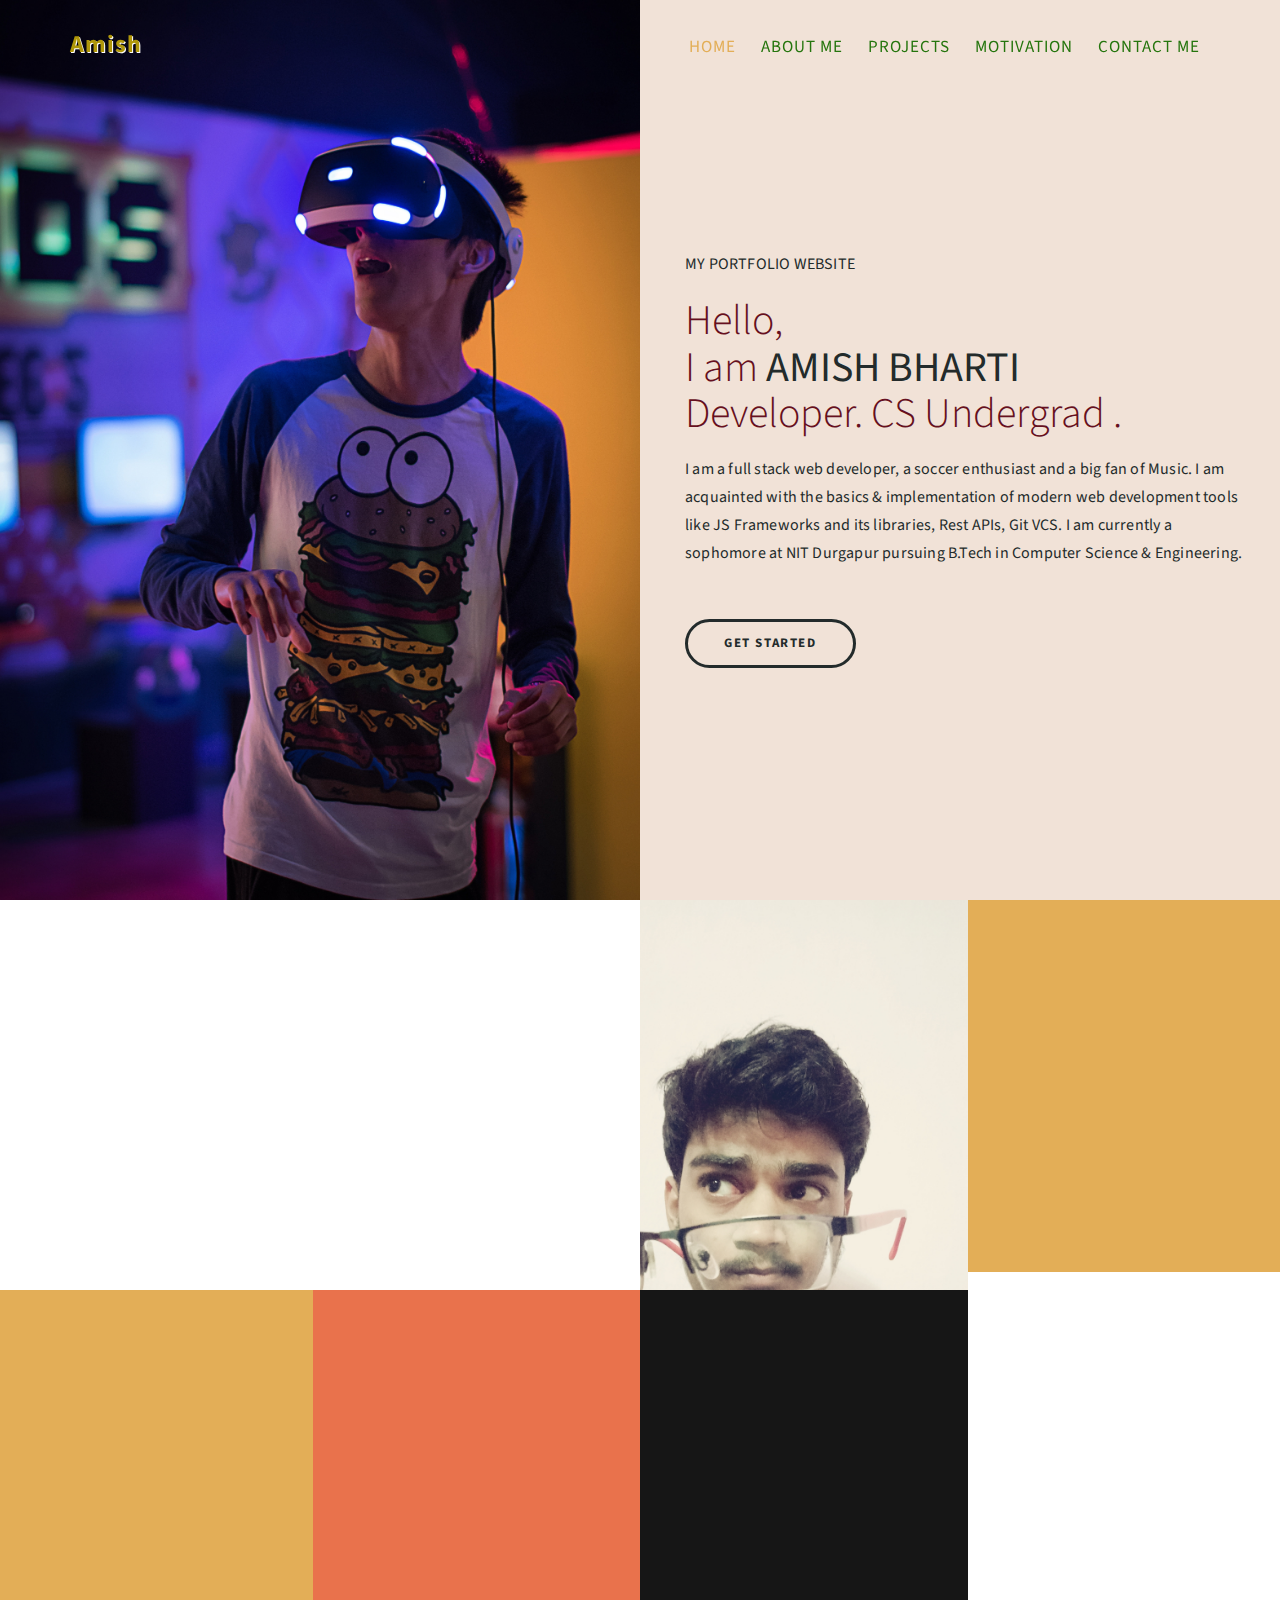
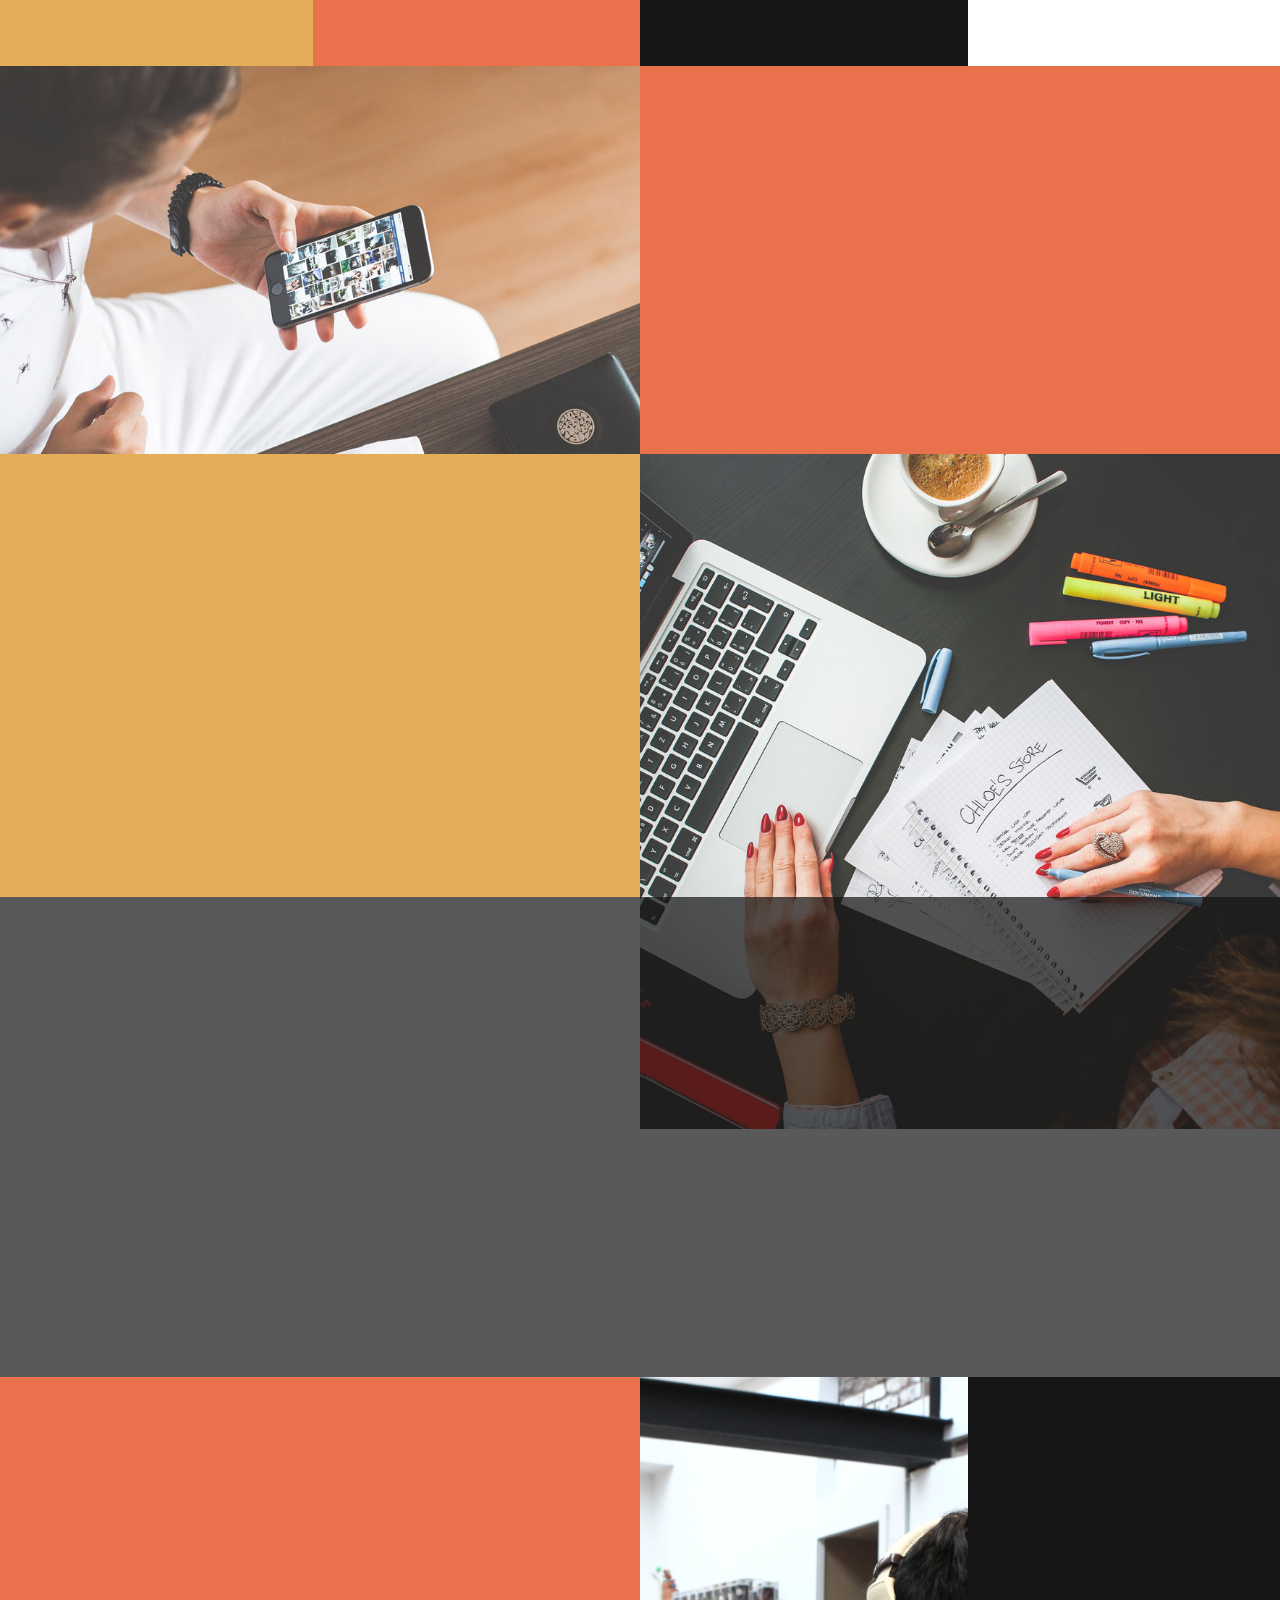
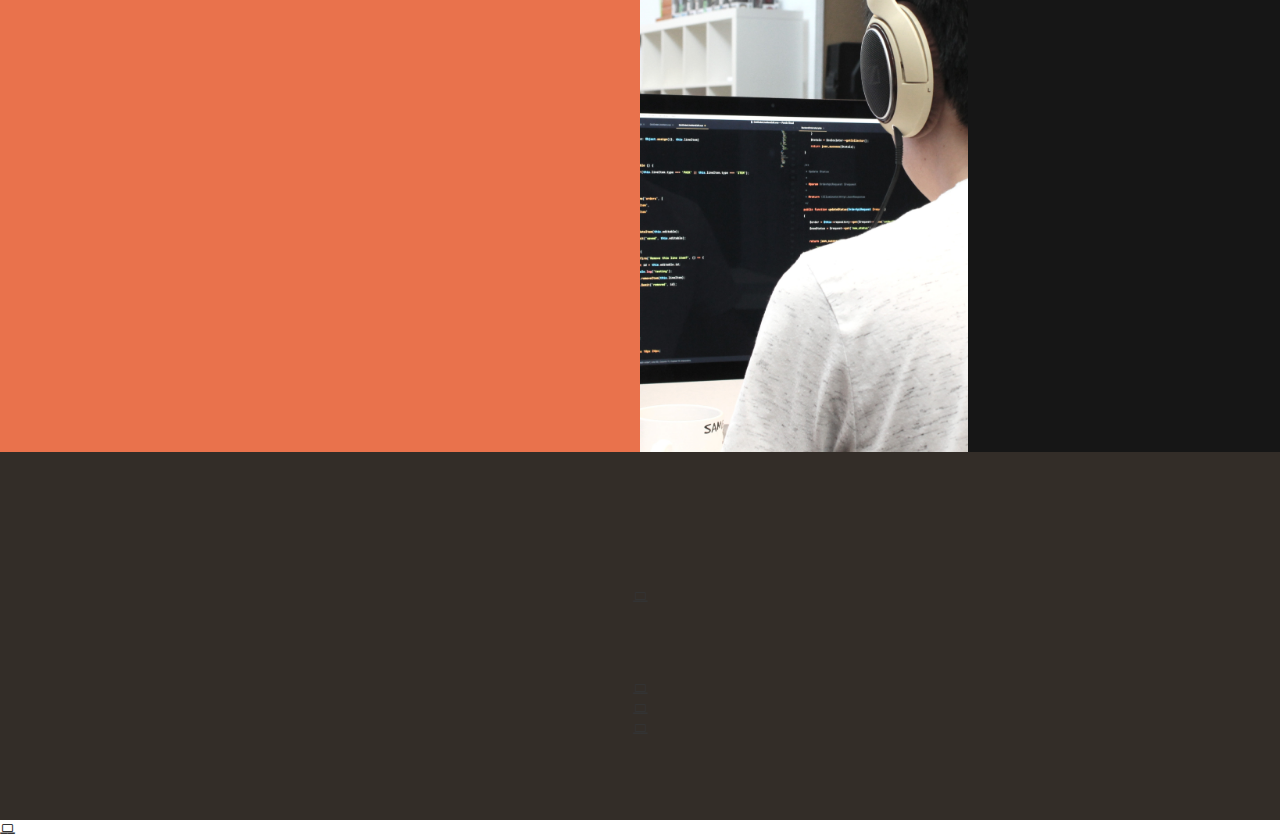
==== commit 403079dd: "Update index.html" ====
--- a/index.html
+++ b/index.html
@@ -163,7 +163,7 @@
                          <i class="fa fa-language"></i>
                               <h3>Shuffle Me</h3>
                               <p class="color-white">A Web based music player application built using JS, jquery with interactive UI.</p>
-                              <p class="color-white"><a href="https://github.com/amish1999/Hackoverflow_3.0_MusicPlayer">Shuffle Me</p>
+                              <p style="color: #fff;"><a href="https://github.com/amish1999/Hackoverflow_3.0_MusicPlayer" style="color: #fff;">Shuffle Me</p>
                     </div>
                </div>
 
